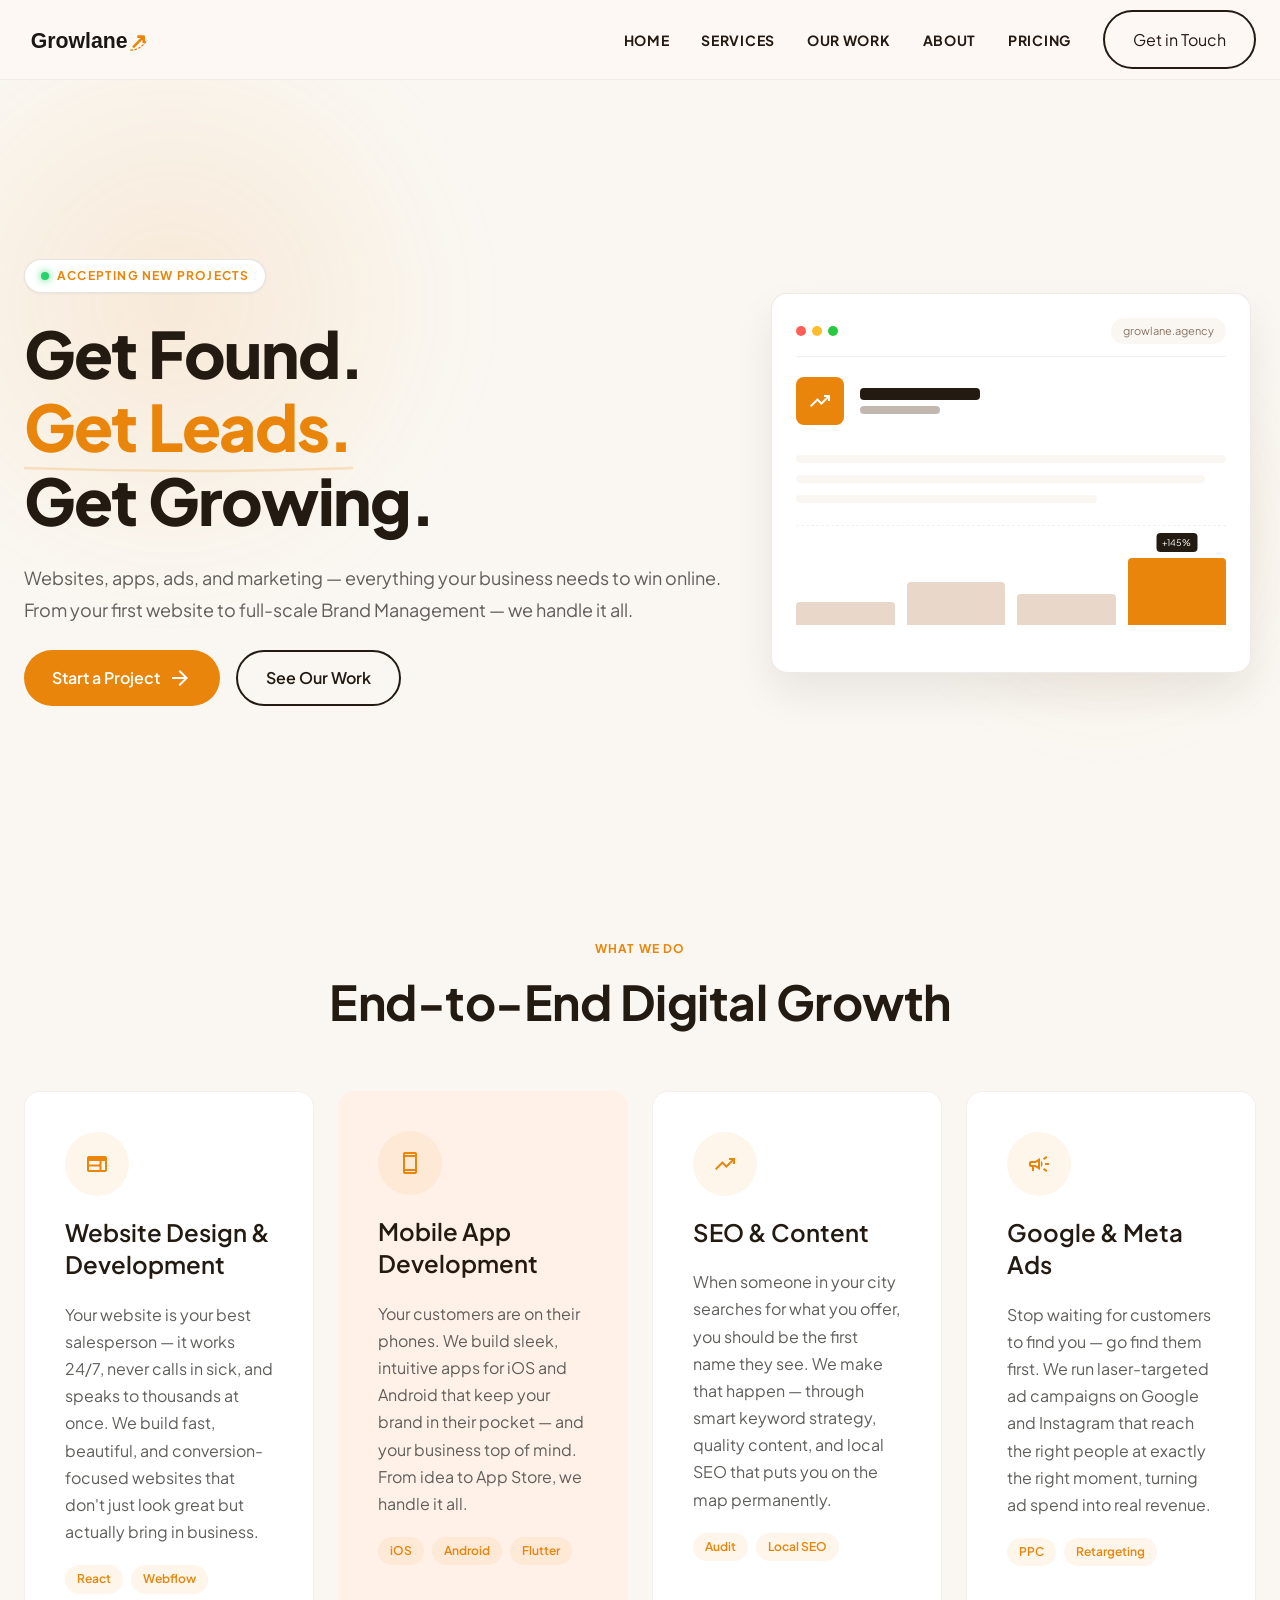
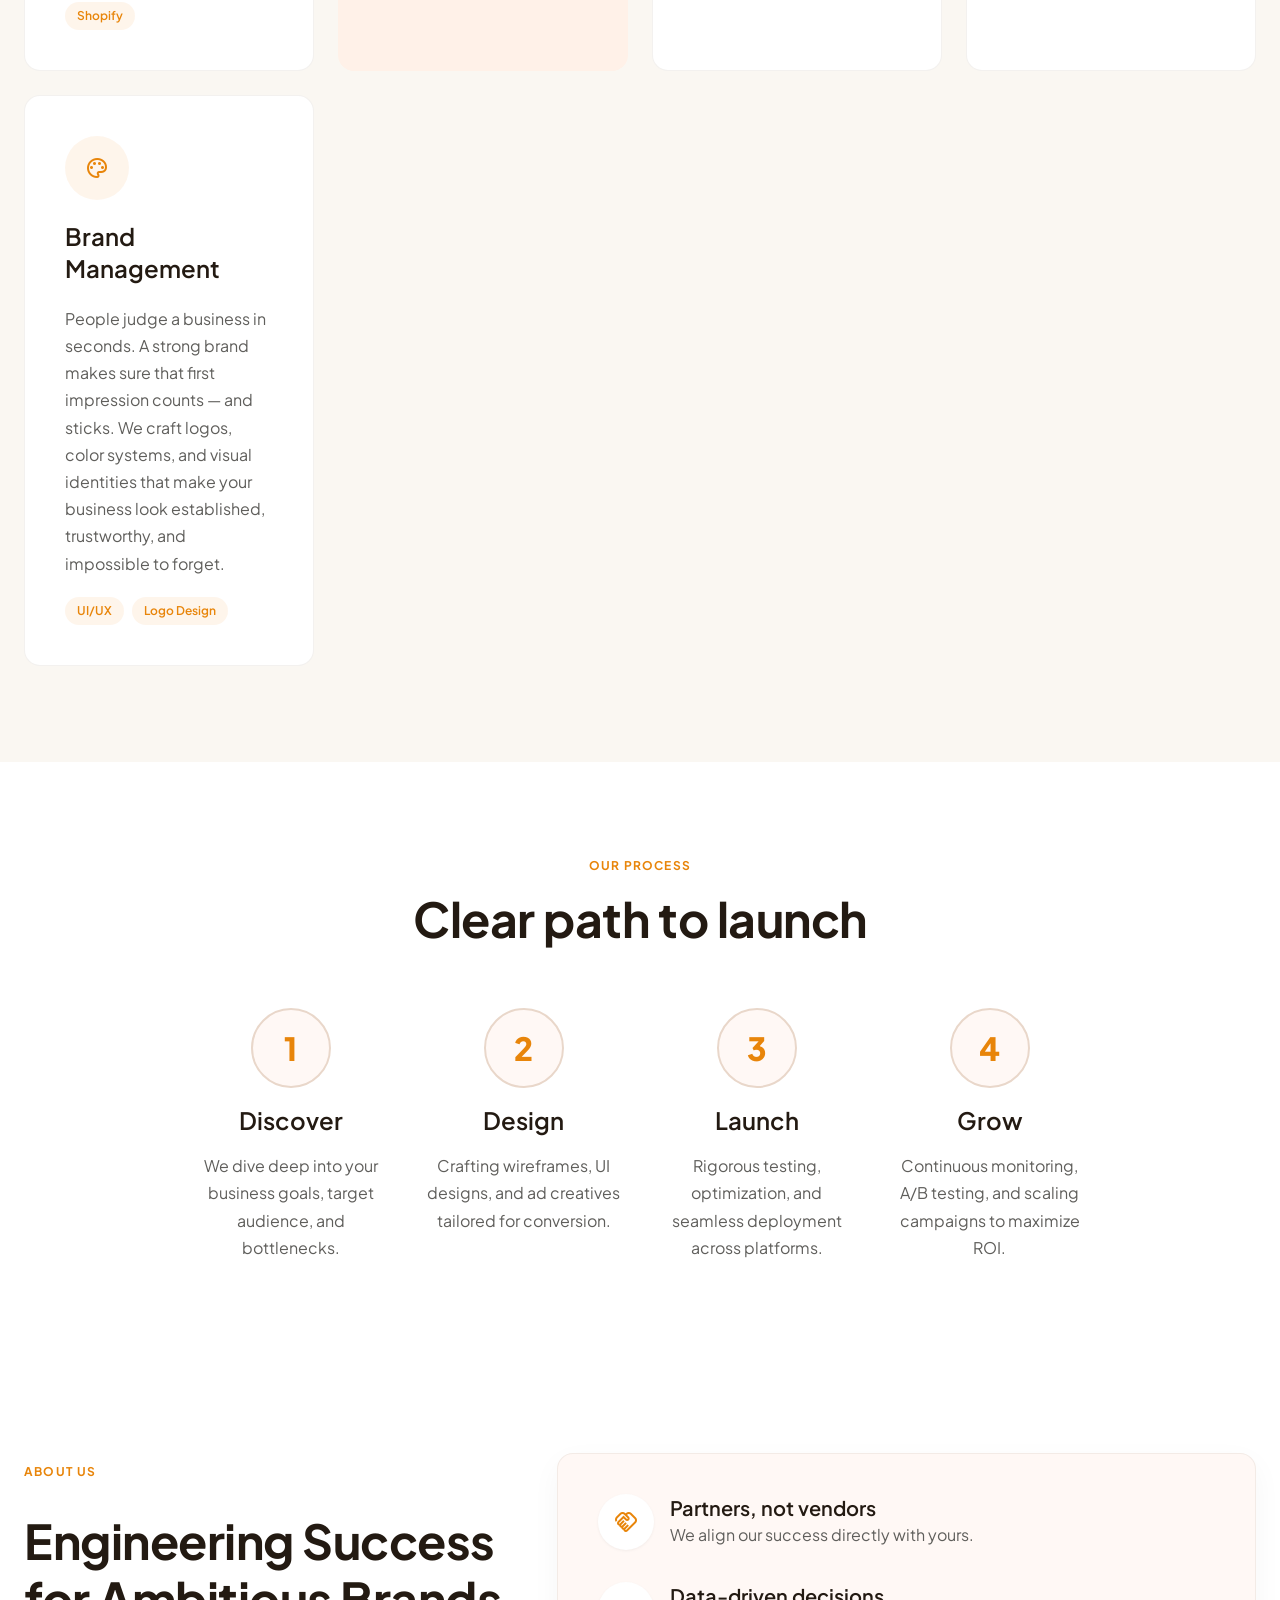
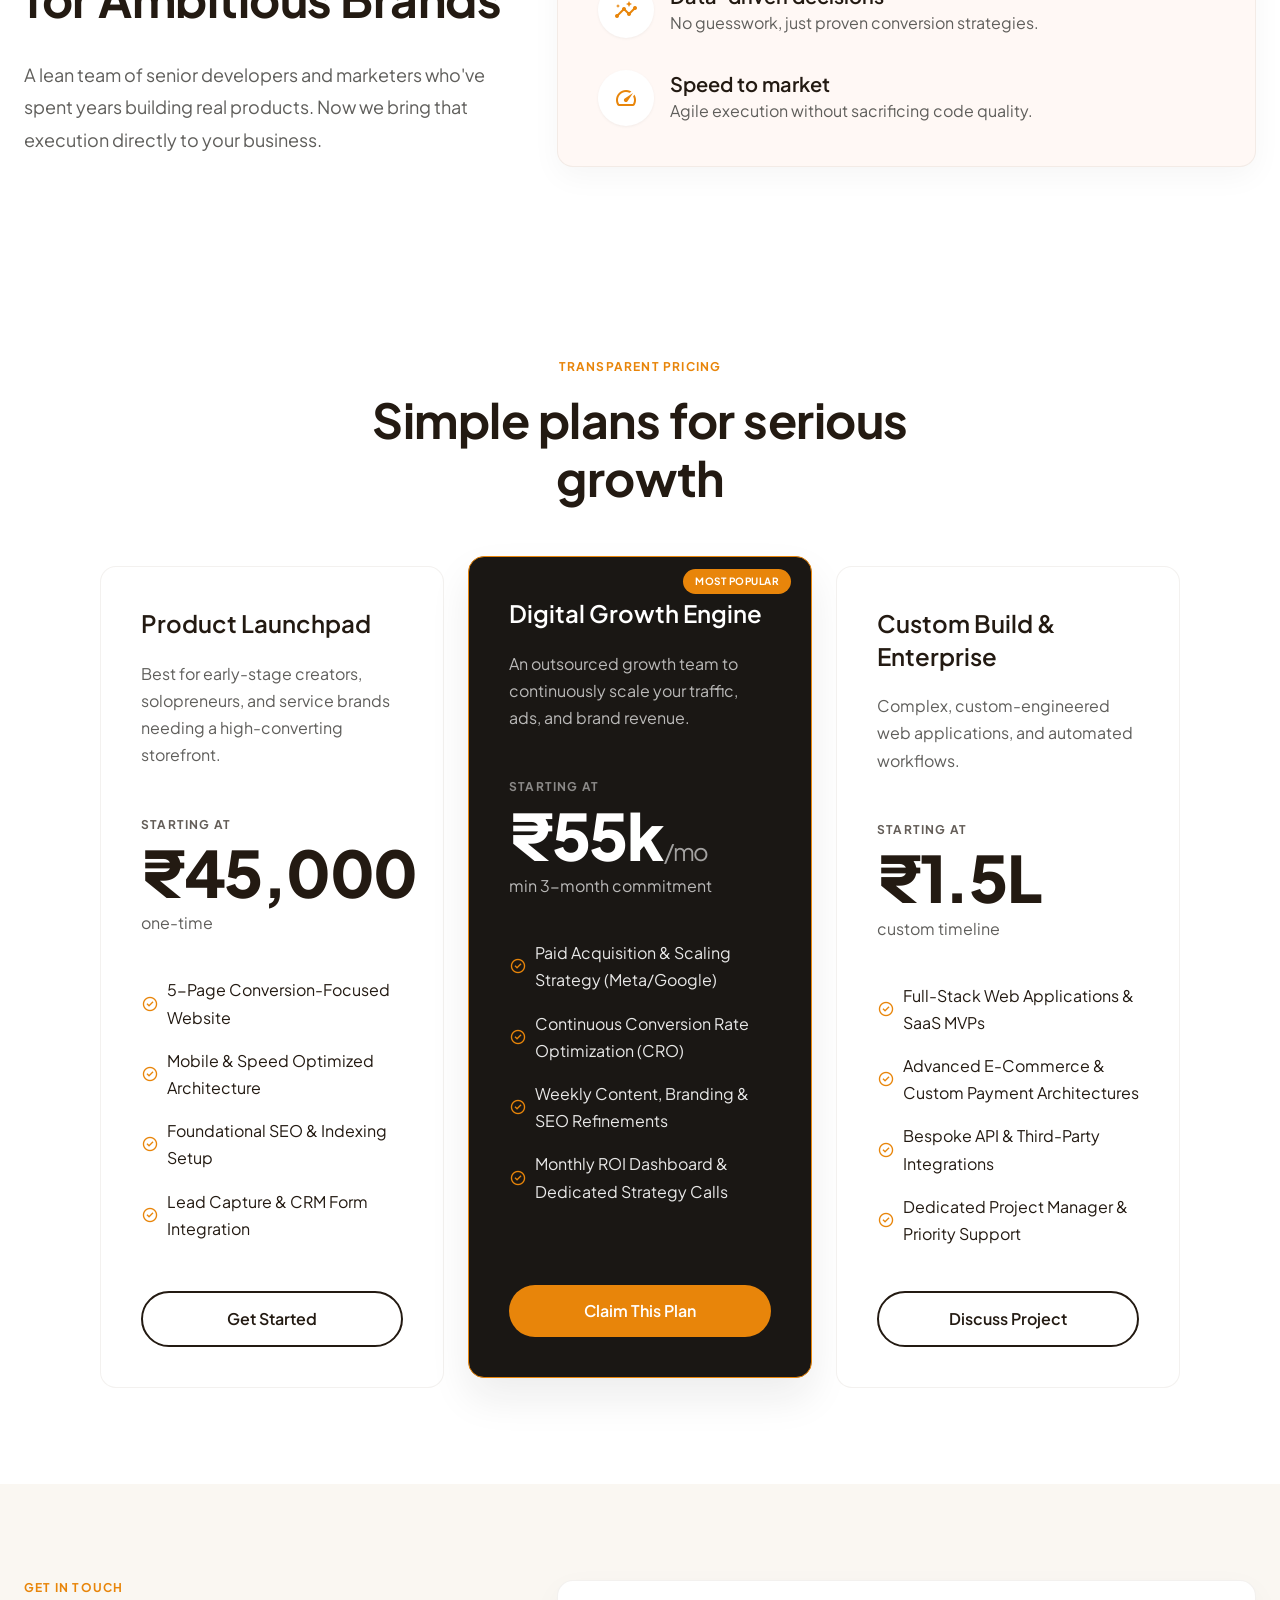
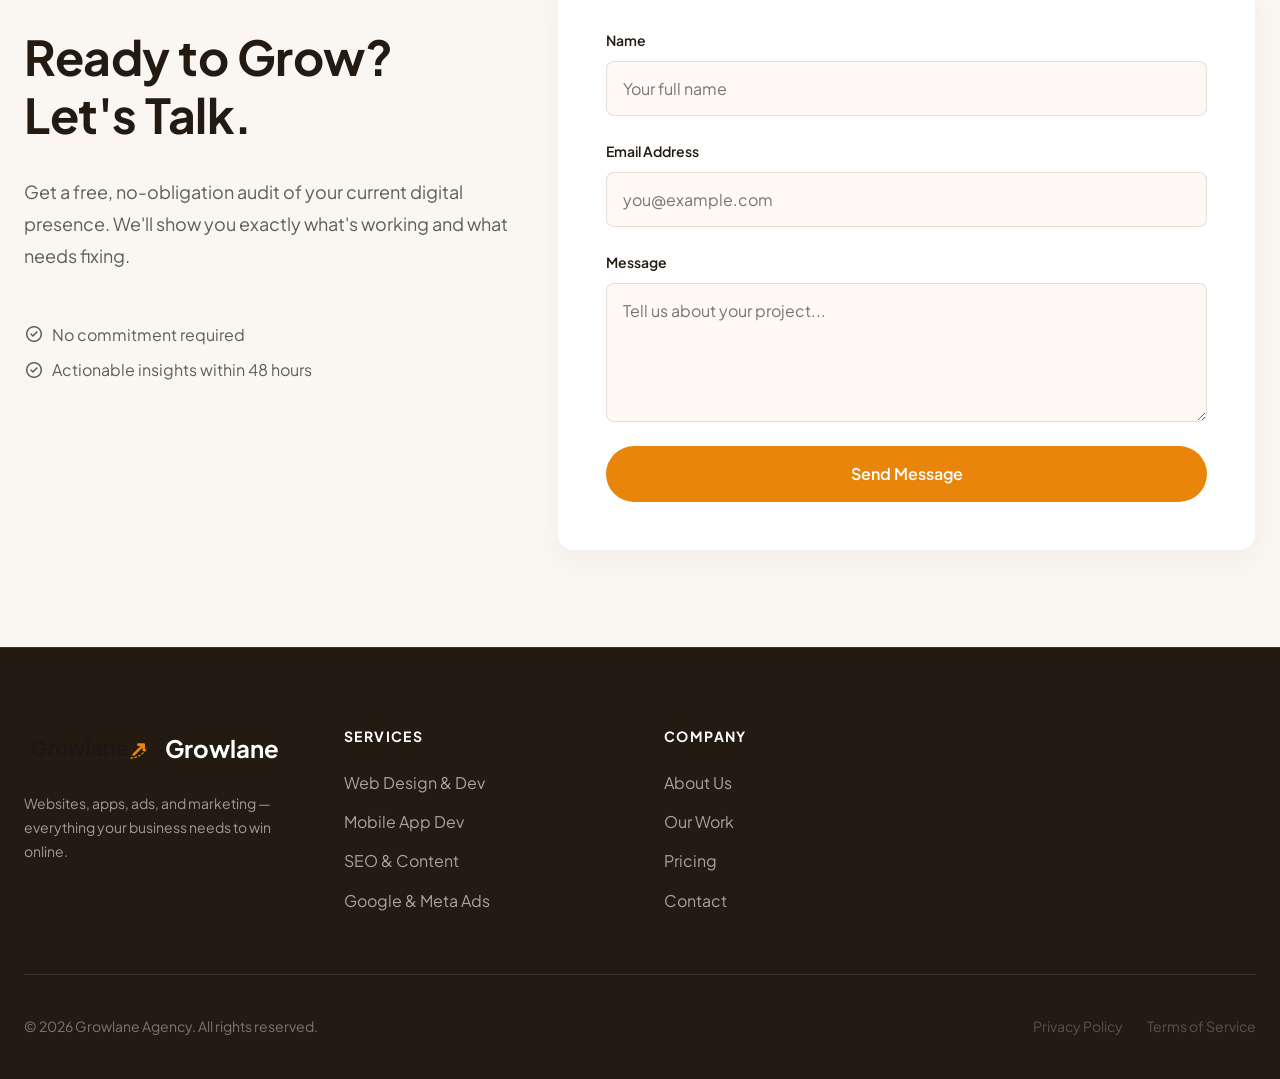
==== index.html @ 499da1e6 "Initial website release" ====
<!DOCTYPE html>
<html lang="en">

<head>
    <meta charset="UTF-8">
    <meta name="viewport" content="width=device-width, initial-scale=1.0">
    <title>Growlane - Web Design, Apps, Ads & Marketing Agency</title>
    <meta name="description"
        content="Websites, apps, ads, and marketing — everything your business needs to win online. Built for growth, designed for trust.">
    <!-- Google Fonts: Plus Jakarta Sans -->
    <link rel="preconnect" href="https://fonts.googleapis.com">
    <link rel="preconnect" href="https://fonts.gstatic.com" crossorigin>
    <link href="https://fonts.googleapis.com/css2?family=Plus+Jakarta+Sans:wght@400;500;600;700;800&display=swap"
        rel="stylesheet">
    <!-- Material Symbols Outlined -->
    <link href="https://fonts.googleapis.com/css2?family=Material+Symbols+Outlined:wght,FILL@100..700,0..1&display=swap"
        rel="stylesheet">
    <!-- Custom Style Sheet -->
    <link rel="stylesheet" href="style.css">
</head>

<body>

    <!-- 1. Header & Navigation -->
    <header class="header">
        <div class="container header-inner">
            <a href="#" class="logo" id="logoLink">
                <img src="assets/logo.svg" alt="Growlane Logo" id="logoImg">
            </a>
            <button class="mobile-menu-btn" aria-label="Toggle Menu">
                <span class="material-symbols-outlined">menu</span>
            </button>
            <ul class="nav-menu" id="navMenu">
                <!-- Populated from database.json -->
            </ul>
        </div>
    </header>

    <!-- 2. Hero Section -->
    <section class="hero overflow-hidden">
        <div class="bg-ambient-blob" style="top: -10%; left: -10%;"></div>
        <div class="container hero-grid">
            <div class="hero-text reveal">
                <div class="hero-badge animate-float" id="heroBadge">
                    <span class="badge-dot animate-pulse"></span>
                    <span class="text-label-caps" id="heroBadgeText"></span>
                </div>
                <h1 class="text-headline-xl text-on-background" id="heroHeadline"></h1>
                <p class="text-body-lg text-on-surface-variant" id="heroSubheadline"></p>
                <div class="flex gap-4 w-full pt-4" id="heroButtons"></div>
            </div>
            <div class="hero-image-wrapper reveal">
                <!-- Ambient Glow behind illustration -->
                <div class="bg-ambient-blob" style="top: 10%; right: -10%; width: 400px; height: 400px;"></div>
                <!-- Clean UI Mockup Illustration -->
                <div style="background-color: var(--color-surface); border-radius: var(--rounded-lg); border: 1px solid rgba(136, 115, 99, 0.15); box-shadow: var(--shadow-level-3); width: 100%; max-width: 480px; height: 380px; padding: 24px; display: flex; flex-direction: column; gap: 20px; position: relative; overflow: hidden;"
                    class="animate-float">
                    <div
                        style="display: flex; justify-content: space-between; align-items: center; border-bottom: 1px solid rgba(136, 115, 99, 0.1); padding-bottom: 12px;">
                        <div style="display: flex; gap: 6px;">
                            <span
                                style="width: 10px; height: 10px; border-radius: 50%; background-color: #ff5f56; display: inline-block;"></span>
                            <span
                                style="width: 10px; height: 10px; border-radius: 50%; background-color: #ffbd2e; display: inline-block;"></span>
                            <span
                                style="width: 10px; height: 10px; border-radius: 50%; background-color: #27c93f; display: inline-block;"></span>
                        </div>
                        <span
                            style="font-size: 11px; color: var(--color-text-light); background: var(--color-bg-secondary); padding: 4px 12px; border-radius: var(--rounded-full);">growlane.agency</span>
                    </div>
                    <div style="display: flex; gap: 16px; align-items: center;">
                        <div
                            style="width: 48px; height: 48px; border-radius: var(--rounded-default); background-color: var(--color-primary-container); display: flex; align-items: center; justify-content: center; color: white;">
                            <span class="material-symbols-outlined">trending_up</span>
                        </div>
                        <div>
                            <div
                                style="height: 12px; width: 120px; background-color: var(--color-text-main); border-radius: 4px; margin-bottom: 6px;">
                            </div>
                            <div
                                style="height: 8px; width: 80px; background-color: var(--color-text-light); border-radius: 4px; opacity: 0.5;">
                            </div>
                        </div>
                    </div>
                    <div style="flex-grow: 1; display: flex; flex-direction: column; gap: 12px; margin-top: 10px;">
                        <div
                            style="height: 8px; width: 100%; background-color: var(--color-bg-secondary); border-radius: 4px;">
                        </div>
                        <div
                            style="height: 8px; width: 95%; background-color: var(--color-bg-secondary); border-radius: 4px;">
                        </div>
                        <div
                            style="height: 8px; width: 70%; background-color: var(--color-bg-secondary); border-radius: 4px;">
                        </div>
                        <div
                            style="display: flex; align-items: flex-end; gap: 12px; height: 100px; padding-top: 20px; margin-top: 10px; border-top: 1px dashed rgba(136, 115, 99, 0.1);">
                            <div
                                style="height: 30%; width: 100%; background-color: var(--color-surface-dim); border-radius: 4px 4px 0 0;">
                            </div>
                            <div
                                style="height: 55%; width: 100%; background-color: var(--color-surface-dim); border-radius: 4px 4px 0 0;">
                            </div>
                            <div
                                style="height: 40%; width: 100%; background-color: var(--color-surface-dim); border-radius: 4px 4px 0 0;">
                            </div>
                            <div
                                style="height: 85%; width: 100%; background-color: var(--color-primary-container); border-radius: 4px 4px 0 0; position: relative;">
                                <div
                                    style="position: absolute; top: -25px; left: 50%; transform: translateX(-50%); background: var(--color-text-main); color: white; font-size: 9px; padding: 2px 6px; border-radius: 4px; white-space: nowrap;">
                                    +145%</div>
                            </div>
                        </div>
                    </div>
                </div>
            </div>
        </div>
    </section>

    <!-- 3. Services Section -->
    <section id="services" class="py-24 relative">
        <div class="container">
            <div class="services-header reveal">
                <span class="text-label-caps text-primary-container">What We Do</span>
                <h2 class="text-headline-lg text-on-background">End-to-End Digital Growth</h2>
            </div>
            <div class="services-grid" id="servicesGrid">
                <!-- Populated from database.json -->
            </div>
        </div>
    </section>

    <!-- 4. Process Section -->
    <section class="py-24 bg-white border-y">
        <div class="container">
            <div class="services-header reveal">
                <span class="text-label-caps text-primary-container">Our Process</span>
                <h2 class="text-headline-lg text-on-background">Clear path to launch</h2>
            </div>
            <div class="relative">
                <div class="faq-list" id="processGrid"
                    style="max-width: 900px; display: grid; grid-template-columns: repeat(auto-fit, minmax(200px, 1fr)); gap: 32px; border: none;">
                    <!-- Populated from database.json -->
                </div>
            </div>
        </div>
    </section>


    <!-- 5. Work / Portfolio Section -->
    <!-- <section id="work" class="py-24" style="background-color: #1a1714; color: #ffffff;">
        <div class="container">
            <div class="reveal" style="margin-bottom: 60px;">
                <span class="text-label-caps text-primary-container">Real Results</span>
                <h2 class="text-headline-lg" style="color: #ffffff; max-width: 600px; margin-top: 8px;">We don't just
                    build, we generate revenue.</h2>
            </div>
            <div class="work-grid" id="workGrid">
                Populated from database.json -->
    <!-- </div>
    </div>
    </section> -->


    <!-- 6. About Section -->
    <section id="about" class="py-24 bg-white">
        <div class="container">
            <div class="contact-grid" style="align-items: center;">
                <div class="contact-info reveal" id="aboutInfo">
                    <!-- Populated from database.json -->
                </div>
                <div class="contact-form-container reveal"
                    style="padding: 40px; background-color: var(--color-bg-primary);" id="aboutValues">
                    <!-- Populated from database.json -->
                </div>
            </div>
        </div>
    </section>

    <!-- 7. Testimonials Section -->
    <section class="py-24 overflow-hidden" style="background-color: var(--color-bg-secondary); display:none">
        <div class="container">
            <div class="services-header reveal" style="margin-bottom: 40px;">
                <span class="text-label-caps text-primary-container">Client Love</span>
                <h2 class="text-headline-lg text-on-background">Don't just take our word for it</h2>
            </div>
        </div>
        <div class="marquee-container">
            <div class="marquee-track" id="testimonialTrack">
                <!-- Populated from database.json -->
            </div>
        </div>
    </section>

    <!-- 8. Pricing Section -->
    <section id="pricing" class="py-24 bg-white">
        <div class="container">
            <div class="services-header reveal">
                <span class="text-label-caps text-primary-container">Transparent Pricing</span>
                <h2 class="text-headline-lg text-on-background">Simple plans for serious growth</h2>
            </div>
            <div class="services-grid" style="align-items: stretch; max-width: 1080px; margin: 0 auto;"
                id="pricingGrid">
                <!-- Populated from database.json -->
            </div>
        </div>
    </section>

    <!-- 9. FAQ Section -->
    <section class="py-24 bg-white border-t" style="display: none;">
        <div class="container">
            <div class="services-header reveal">
                <span class="text-label-caps text-primary-container">FAQ</span>
                <h2 class="text-headline-lg text-on-background">Common Questions</h2>
            </div>
            <div class="faq-list" id="faqList">
                <!-- Populated from database.json -->
            </div>
        </div>
    </section>

    <!-- 10. Contact Section -->
    <section id="contact" class="py-24">
        <div class="container">
            <div class="contact-grid">
                <div class="contact-info reveal" id="contactInfo">
                    <!-- Populated from database.json -->
                </div>
                <div class="contact-form-container reveal">
                    <div id="formAlert" class="form-alert"></div>
                    <form action="https://api.web3forms.com/submit" method="POST" id="contactForm">
                        <input type="hidden" name="access_key" value="3ba5203e-e1a8-4985-bd5a-b67a05d45bf2">
                        <div class="form-group">
                            <label for="name" class="form-label">Name</label>
                            <input type="text" id="name" name="name" class="form-control" placeholder="Your full name" required>
                        </div>
                        <div class="form-group">
                            <label for="email" class="form-label">Email Address</label>
                            <input type="email" id="email" name="email" class="form-control" placeholder="you@example.com" required>
                        </div>
                        <div class="form-group">
                            <label for="message" class="form-label">Message</label>
                            <textarea id="message" name="message" rows="5" class="form-control"
                                placeholder="Tell us about your project..." required></textarea>
                        </div>
                        <button type="submit" class="btn btn-primary text-button w-full" style="padding: 16px;">Send
                            Message</button>
                    </form>
                </div>
            </div>
        </div>
    </section>

    <!-- 11. Footer -->
    <footer class="footer" id="footer">
        <!-- Populated from database.json -->
    </footer>

    <!-- Custom Interaction JS -->
    <script src="main.js"></script>
</body>

</html>
---- style.css ----
/* ==========================================================================
   Growlane Agency Style Guide & CSS Stylesheet
   Design System: Humanized Professionalism
   Aesthetic: Corporate Modern with Tactile Warmth
   ========================================================================== */

/* --------------------------------------------------------------------------
   1. Google Fonts & Reset
   -------------------------------------------------------------------------- */
@import url('https://fonts.googleapis.com/css2?family=Plus+Jakarta+Sans:wght@400;500;600;700;800&display=swap');

*, *::before, *::after {
    box-sizing: border-box;
    margin: 0;
    padding: 0;
}

:root {
    /* Color Tokens */
    --color-bg-primary: #fff8f5;           /* Warm Cream Alabaster */
    --color-bg-secondary: #faf7f2;         /* Soft Cream Canvas */
    --color-surface: #ffffff;              /* Crisp White Card Base */
    --color-surface-dim: #e9d7ca;          /* Shaded warm cream */
    --color-surface-container-low: #fff1e8;
    --color-surface-container: #fdeade;
    --color-surface-container-high: #f7e5d8;
    --color-surface-container-highest: #f1dfd3;
    
    --color-text-main: #231a12;            /* Deep Charcoal / Warm Black */
    --color-text-muted: #5f5e5b;          /* Muted Secondary Gray */
    --color-text-light: #887363;           /* Warm Brown Outline/Secondary Text */
    
    --color-primary: #8e4e00;              /* Deep Saffron Accent */
    --color-primary-container: #e8850a;    /* Saffron Growth Indicator (Vibrant) */
    
    --color-success: #4a7c59;              /* Sage Sage Green validation */
    --color-success-bg: #e2f0d9;
    --color-error: #ba1a1a;                /* Red Error states */
    --color-error-bg: #ffdad6;
    
    /* Layout Tokens */
    --container-max-width: 1280px;
    --spacing-gutter: 24px;
    --base-unit: 8px;
    
    /* Animation Easing */
    --transition-smooth: all 0.3s cubic-bezier(0.4, 0, 0.2, 1);
    --transition-snappy: all 0.2s cubic-bezier(0.25, 0.46, 0.45, 0.94);
    
    /* Border Radii */
    --rounded-sm: 0.25rem;       /* 4px */
    --rounded-default: 0.5rem;   /* 8px */
    --rounded-md: 0.75rem;       /* 12px */
    --rounded-lg: 1rem;          /* 16px */
    --rounded-xl: 1.5rem;        /* 24px */
    --rounded-full: 9999px;
    
    /* Box Shadows */
    --shadow-level-1: 0px 1px 3px rgba(26, 23, 20, 0.05);
    --shadow-level-2: 0px 10px 30px rgba(26, 23, 20, 0.04);
    --shadow-level-3: 0px 20px 40px rgba(26, 23, 20, 0.08);
    --shadow-nav: 0 10px 15px -3px rgba(26, 23, 20, 0.03);
}

html {
    scroll-behavior: smooth;
    font-family: 'Plus Jakarta Sans', sans-serif;
    color: var(--color-text-main);
    background-color: var(--color-bg-secondary);
}

body {
    overflow-x: hidden;
    position: relative;
    line-height: 1.7;
    font-size: 16px;
}

/* --------------------------------------------------------------------------
   2. Typography System
   -------------------------------------------------------------------------- */
h1, h2, h3, h4, h5, h6 {
    font-weight: 700;
    line-height: 1.25;
}

.text-headline-xl {
    font-size: clamp(2.5rem, 5vw, 4rem); /* 40px to 64px */
    font-weight: 800;
    line-height: 1.15;
    letter-spacing: -0.02em;
}

.text-headline-lg {
    font-size: clamp(2rem, 4vw, 3rem); /* 32px to 48px */
    font-weight: 700;
    line-height: 1.2;
    letter-spacing: -0.01em;
}

.text-headline-md {
    font-size: clamp(1.5rem, 3vw, 2rem); /* 24px to 32px */
    font-weight: 700;
    line-height: 1.25;
}

.text-headline-sm {
    font-size: 1.5rem; /* 24px */
    font-weight: 600;
    line-height: 1.35;
}

.text-body-lg {
    font-size: 1.125rem; /* 18px */
    line-height: 1.8;
    color: var(--color-text-muted);
}

.text-body-md {
    font-size: 1rem; /* 16px */
    line-height: 1.7;
    color: var(--color-text-muted);
}

.text-label-caps {
    font-size: 0.75rem; /* 12px */
    font-weight: 700;
    line-height: 1.35;
    letter-spacing: 0.1em;
    text-transform: uppercase;
}

.text-button {
    font-size: 1rem; /* 16px */
    font-weight: 600;
    line-height: 1.5;
}

/* --------------------------------------------------------------------------
   3. Layout & Structure Utilities
   -------------------------------------------------------------------------- */
.container {
    width: 100%;
    max-width: var(--container-max-width);
    margin: 0 auto;
    padding: 0 var(--spacing-gutter);
}

.grid {
    display: grid;
    gap: var(--spacing-gutter);
}

.grid-12 {
    grid-template-columns: repeat(12, 1fr);
}

@media (max-width: 1024px) {
    .grid-12 {
        grid-template-columns: repeat(8, 1fr);
    }
}

@media (max-width: 640px) {
    .grid-12 {
        grid-template-columns: repeat(4, 1fr);
    }
}

.section-padding {
    padding: var(--base-unit) * 10 0; /* 80px */
}

.py-24 {
    padding-top: 6rem;
    padding-bottom: 6rem;
}

.pt-24 {
    padding-top: 6rem;
}

.pb-32 {
    padding-bottom: 8rem;
}

/* Helpers */
.w-full { width: 100%; }
.relative { position: relative; }
.overflow-hidden { overflow: hidden; }
.flex { display: flex; }
.inline-flex { display: inline-flex; }
.flex-col { flex-direction: column; }
.items-center { align-items: center; }
.justify-center { justify-content: center; }
.justify-between { justify-content: space-between; }
.gap-2 { gap: 0.5rem; }
.gap-4 { gap: 1rem; }
.space-y-4 > * + * { margin-top: 1rem; }
.space-y-8 > * + * { margin-top: 2rem; }
.mx-auto { margin-left: auto; margin-right: auto; }

/* Colors */
.text-primary { color: var(--color-primary); }
.text-primary-container { color: var(--color-primary-container); }
.text-on-background { color: var(--color-text-main); }
.text-on-surface-variant { color: var(--color-text-muted); }
.bg-white { background-color: #ffffff; }
.bg-surface-container-low { background-color: var(--color-surface-container-low); }

/* Decorative glow blobs */
.bg-ambient-blob {
    position: absolute;
    width: 600px;
    height: 600px;
    border-radius: 50%;
    background: radial-gradient(circle, rgba(232, 133, 10, 0.12) 0%, rgba(232, 133, 10, 0) 70%);
    filter: blur(40px);
    z-index: 0;
    pointer-events: none;
}

/* --------------------------------------------------------------------------
   4. Buttons & Interactive States
   -------------------------------------------------------------------------- */
.btn {
    display: inline-flex;
    align-items: center;
    justify-content: center;
    gap: 8px;
    padding: 14px 28px;
    border-radius: var(--rounded-full);
    text-decoration: none;
    font-family: inherit;
    cursor: pointer;
    transition: var(--transition-smooth);
}

.btn-primary {
    background-color: var(--color-primary-container);
    color: #ffffff;
    border: none;
}

.btn-primary:hover {
    transform: translateY(-2px);
    box-shadow: var(--shadow-level-3);
    background-color: #d17500;
}

.btn-secondary {
    background-color: transparent;
    color: var(--color-text-main);
    border: 2px solid var(--color-text-main);
}

.btn-secondary:hover {
    background-color: var(--color-text-main);
    color: #ffffff;
    transform: translateY(-2px);
}

.btn-tertiary {
    background-color: transparent;
    color: var(--color-text-main);
    padding: 8px 0;
    font-size: 12px;
    font-weight: 700;
    letter-spacing: 0.1em;
    text-transform: uppercase;
    position: relative;
}

.btn-tertiary span {
    transition: transform 0.2s ease;
}

.btn-tertiary:hover span {
    transform: translateX(4px);
}

/* --------------------------------------------------------------------------
   5. Header & Navigation (Glassmorphism)
   -------------------------------------------------------------------------- */
.header {
    position: sticky;
    top: 0;
    width: 100%;
    height: 80px;
    z-index: 100;
    background-color: rgba(255, 248, 245, 0.8);
    backdrop-filter: blur(12px);
    -webkit-backdrop-filter: blur(12px);
    border-bottom: 1px solid rgba(136, 115, 99, 0.1);
    transition: var(--transition-smooth);
}

.header-inner {
    display: flex;
    justify-content: space-between;
    align-items: center;
    height: 100%;
}

.logo {
    display: flex;
    align-items: center;
    gap: 8px;
    font-size: 1.5rem;
    font-weight: 700;
    color: var(--color-primary);
    text-decoration: none;
}

.logo img {
    height: 40px;
    width: auto;
    transition: transform 0.3s ease;
}

.logo:hover img {
    transform: scale(1.05);
}

.nav-menu {
    display: flex;
    align-items: center;
    gap: 32px;
    list-style: none;
}

.nav-link {
    font-size: 14px;
    font-weight: 700;
    letter-spacing: 0.05em;
    text-transform: uppercase;
    color: var(--color-text-main);
    text-decoration: none;
    transition: var(--transition-snappy);
    position: relative;
    padding: 8px 0;
}

.nav-link::after {
    content: '';
    position: absolute;
    bottom: 0;
    left: 0;
    width: 0;
    height: 2px;
    background-color: var(--color-primary-container);
    transition: var(--transition-snappy);
}

.nav-link:hover {
    color: var(--color-primary-container);
}

.nav-link:hover::after {
    width: 100%;
}

.mobile-menu-btn {
    display: none;
    background: none;
    border: none;
    font-size: 24px;
    cursor: pointer;
    color: var(--color-text-main);
}

@media (max-width: 768px) {
    .nav-menu {
        position: fixed;
        top: 80px;
        left: -100%;
        width: 100%;
        height: calc(100vh - 80px);
        background-color: var(--color-bg-primary);
        flex-direction: column;
        justify-content: center;
        gap: 40px;
        transition: 0.4s cubic-bezier(0.77, 0, 0.175, 1);
        box-shadow: var(--shadow-level-3);
    }
    
    .nav-menu.active {
        left: 0;
    }
    
    .mobile-menu-btn {
        display: block;
    }
    
    .header-inner .btn-header {
        display: none; /* Hide header CTA on mobile, present in nav menu if needed */
    }
}

/* --------------------------------------------------------------------------
   6. Hero Section
   -------------------------------------------------------------------------- */
.hero {
    min-height: 85vh;
    display: flex;
    align-items: center;
    position: relative;
    padding: 100px 0 60px;
}

.hero-grid {
    display: grid;
    grid-template-columns: repeat(12, 1fr);
    align-items: center;
    gap: 40px;
    width: 100%;
}

.hero-text {
    grid-column: span 7;
    display: flex;
    flex-direction: column;
    align-items: flex-start;
    gap: 24px;
    z-index: 10;
}

.hero-image-wrapper {
    grid-column: span 5;
    position: relative;
    z-index: 5;
    display: flex;
    justify-content: center;
}

.hero-badge {
    display: inline-flex;
    align-items: center;
    gap: 8px;
    background-color: #ffffff;
    padding: 8px 16px;
    border-radius: var(--rounded-full);
    border: 1px solid rgba(136, 115, 99, 0.2);
    box-shadow: var(--shadow-level-1);
    color: var(--color-primary-container);
}

.badge-dot {
    width: 8px;
    height: 8px;
    background-color: #25d366;
    border-radius: 50%;
    box-shadow: 0 0 8px #25d366;
}



/* --------------------------------------------------------------------------
   7. Services Grid
   -------------------------------------------------------------------------- */
.services-header {
    text-align: center;
    max-width: 640px;
    margin: 0 auto 60px;
    display: flex;
    flex-direction: column;
    gap: 16px;
}

.services-grid {
    display: grid;
    grid-template-columns: repeat(auto-fit, minmax(280px, 1fr));
    gap: var(--spacing-gutter);
}

.service-card {
    background-color: var(--color-surface);
    border-radius: var(--rounded-lg);
    border: 1px solid rgba(136, 115, 99, 0.1);
    padding: 40px;
    display: flex;
    flex-direction: column;
    gap: 20px;
    transition: var(--transition-smooth);
    position: relative;
    overflow: hidden;
}

.service-card:hover {
    transform: translateY(-8px);
    box-shadow: var(--shadow-level-3);
    border-color: rgba(232, 133, 10, 0.3);
}

.service-icon {
    font-size: 32px;
    color: var(--color-primary-container);
    background-color: rgba(232, 133, 10, 0.08);
    width: 64px;
    height: 64px;
    border-radius: 50%;
    display: flex;
    align-items: center;
    justify-content: center;
}

/* --------------------------------------------------------------------------
   8. Stats Section
   -------------------------------------------------------------------------- */
.stats-bar {
    display: grid;
    grid-template-columns: repeat(4, 1fr);
    gap: 32px;
    text-align: center;
}

.stat-item {
    display: flex;
    flex-direction: column;
    gap: 8px;
}

.stat-number {
    font-size: 3rem;
    font-weight: 800;
    color: var(--color-primary-container);
}

@media (max-width: 768px) {
    .stats-bar {
        grid-template-columns: repeat(2, 1fr);
    }
}

/* --------------------------------------------------------------------------
   9. Portfolio / Work Section
   -------------------------------------------------------------------------- */
.work-grid {
    display: grid;
    grid-template-columns: repeat(2, 1fr);
    gap: 32px;
    margin-top: 48px;
}

.work-card {
    background-color: var(--color-surface);
    border-radius: var(--rounded-lg);
    border: 1px solid rgba(136, 115, 99, 0.1);
    overflow: hidden;
    transition: var(--transition-smooth);
}

.work-card:hover {
    transform: translateY(-6px);
    box-shadow: var(--shadow-level-3);
}

.work-image {
    width: 100%;
    height: 320px;
    background-color: var(--color-surface-dim);
    position: relative;
    overflow: hidden;
}

.work-image img {
    width: 100%;
    height: 100%;
    object-fit: cover;
    transition: transform 0.5s ease;
}

.work-card:hover .work-image img {
    transform: scale(1.05);
}

.work-info {
    padding: 32px;
    display: flex;
    flex-direction: column;
    gap: 12px;
}

.work-tags {
    display: flex;
    gap: 8px;
    flex-wrap: wrap;
}

.tag {
    background-color: rgba(232, 133, 10, 0.08);
    color: var(--color-primary-container);
    padding: 4px 12px;
    border-radius: var(--rounded-full);
    font-size: 12px;
    font-weight: 600;
}



/* --------------------------------------------------------------------------
   10. Marquee / Testimonials
   -------------------------------------------------------------------------- */
.marquee-container {
    width: 100vw;
    margin-left: calc(-50vw + 50%);
    position: relative;
    overflow: hidden;
    padding: 40px 0;
}

.marquee-track {
    display: flex;
    gap: 32px;
    width: max-content;
    animation: scroll-marquee 25s linear infinite;
}

.marquee-card {
    background-color: var(--color-surface);
    padding: 32px;
    border-radius: var(--rounded-lg);
    border: 1px solid rgba(136, 115, 99, 0.1);
    width: 380px;
    box-shadow: var(--shadow-level-1);
    flex-shrink: 0;
    display: flex;
    flex-direction: column;
    gap: 16px;
}

.testimonial-rating {
    color: var(--color-primary-container);
    display: flex;
    gap: 4px;
}

.testimonial-author {
    display: flex;
    align-items: center;
    gap: 12px;
}

.author-avatar {
    width: 48px;
    height: 48px;
    border-radius: 50%;
    background-color: var(--color-surface-container-high);
    display: flex;
    align-items: center;
    justify-content: center;
    font-weight: 700;
    color: var(--color-primary-container);
}

@keyframes scroll-marquee {
    0% { transform: translateX(0); }
    100% { transform: translateX(-50%); }
}

.marquee-container:hover .marquee-track {
    animation-play-state: paused;
}

/* --------------------------------------------------------------------------
   11. FAQ Accordion
   -------------------------------------------------------------------------- */
.faq-list {
    max-width: 800px;
    margin: 48px auto 0;
    display: flex;
    flex-direction: column;
    gap: 16px;
}

.faq-item {
    background-color: var(--color-surface);
    border-radius: var(--rounded-lg);
    border: 1px solid rgba(136, 115, 99, 0.1);
    overflow: hidden;
    transition: var(--transition-smooth);
}

.faq-trigger {
    width: 100%;
    padding: 24px;
    background: none;
    border: none;
    display: flex;
    justify-content: space-between;
    align-items: center;
    text-align: left;
    font-family: inherit;
    font-size: 18px;
    font-weight: 600;
    color: var(--color-text-main);
    cursor: pointer;
}

.faq-icon {
    font-size: 24px;
    transition: transform 0.3s ease;
    color: var(--color-text-light);
}

.faq-content {
    max-height: 0;
    overflow: hidden;
    transition: max-height 0.3s cubic-bezier(0.4, 0, 0.2, 1);
}

.faq-content-inner {
    padding: 0 24px 24px;
    color: var(--color-text-muted);
}

.faq-item.active {
    border-color: rgba(232, 133, 10, 0.3);
}

.faq-item.active .faq-icon {
    transform: rotate(45deg);
    color: var(--color-primary-container);
}

/* --------------------------------------------------------------------------
   12. Contact Form & Footer
   -------------------------------------------------------------------------- */
.contact-grid {
    display: grid;
    grid-template-columns: repeat(12, 1fr);
    gap: 48px;
}

.contact-info {
    grid-column: span 5;
    display: flex;
    flex-direction: column;
    gap: 32px;
}

.contact-form-container {
    grid-column: span 7;
    background-color: var(--color-surface);
    padding: 48px;
    border-radius: var(--rounded-lg);
    border: 1px solid rgba(136, 115, 99, 0.1);
    box-shadow: var(--shadow-level-2);
}

.form-group {
    margin-bottom: 24px;
    display: flex;
    flex-direction: column;
    gap: 8px;
}

.form-label {
    font-weight: 600;
    font-size: 14px;
}

.form-control {
    width: 100%;
    padding: 16px;
    border-radius: var(--rounded-default);
    border: 1px solid rgba(136, 115, 99, 0.2);
    font-family: inherit;
    font-size: 16px;
    background-color: var(--color-bg-primary);
    transition: var(--transition-snappy);
}

.form-control:focus {
    outline: none;
    border-color: var(--color-primary-container);
    box-shadow: 0 0 0 2px rgba(232, 133, 10, 0.1);
}

.form-alert {
    display: none;
    padding: 16px;
    border-radius: var(--rounded-default);
    margin-bottom: 24px;
    font-weight: 600;
}

.form-alert.success {
    display: block;
    background-color: var(--color-success-bg);
    color: var(--color-success);
}

.form-alert.error {
    display: block;
    background-color: var(--color-error-bg);
    color: var(--color-error);
}



.footer {
    background-color: var(--color-text-main);
    color: rgba(255, 255, 255, 0.8);
    padding: 80px 0 40px;
    border-top: 1px solid rgba(255, 255, 255, 0.1);
}

.footer-grid {
    display: grid;
    grid-template-columns: repeat(4, 1fr);
    gap: 48px;
    margin-bottom: 60px;
}

.footer-col {
    display: flex;
    flex-direction: column;
    gap: 24px;
}

.footer-logo {
    color: #ffffff;
    font-size: 1.5rem;
    font-weight: 700;
}

.footer-col h4 {
    color: #ffffff;
    font-size: 14px;
    font-weight: 700;
    letter-spacing: 0.1em;
    text-transform: uppercase;
}

.footer-links {
    list-style: none;
    display: flex;
    flex-direction: column;
    gap: 12px;
}

.footer-links a {
    color: rgba(255, 255, 255, 0.6);
    text-decoration: none;
    transition: var(--transition-snappy);
}

.footer-links a:hover {
    color: var(--color-primary-container);
}

.footer-bottom {
    display: flex;
    justify-content: space-between;
    align-items: center;
    padding-top: 40px;
    border-top: 1px solid rgba(255, 255, 255, 0.1);
    font-size: 14px;
    color: rgba(255, 255, 255, 0.4);
}



/* --------------------------------------------------------------------------
   13. Global Micro-Animations
   -------------------------------------------------------------------------- */
.animate-float {
    animation: float-anim 6s ease-in-out infinite;
}

.animate-pulse {
    animation: pulse-anim 2s infinite;
}

@keyframes float-anim {
    0%, 100% { transform: translateY(0); }
    50% { transform: translateY(-10px); }
}

@keyframes pulse-anim {
    0% { transform: scale(0.9); opacity: 0.5; }
    50% { transform: scale(1.1); opacity: 1; }
    100% { transform: scale(0.9); opacity: 0.5; }
}

/* Scroll reveal initial states */
.reveal {
    opacity: 0;
    transform: translateY(30px);
    transition: opacity 0.8s cubic-bezier(0.4, 0, 0.2, 1), transform 0.8s cubic-bezier(0.4, 0, 0.2, 1);
}

.reveal.active {
    opacity: 1;
    transform: translateY(0);
}

/* ==========================================================================
   14. RESPONSIVE — Tablet (≤ 1024px)
   ========================================================================== */
@media (max-width: 1024px) {

    /* --- Layout --- */
    .py-24 {
        padding-top: 4rem;
        padding-bottom: 4rem;
    }

    .container {
        padding: 0 20px;
    }

    /* --- Hero --- */
    .hero {
        min-height: auto;
        padding: 80px 0 40px;
    }

    .hero-grid {
        grid-template-columns: 1fr;
        gap: 32px;
    }

    .hero-text {
        grid-column: span 1;
        align-items: center;
        text-align: center;
    }

    .hero-image-wrapper {
        grid-column: span 1;
        margin-top: 20px;
    }

    .hero-image-wrapper > div {
        max-width: 400px;
    }

    /* --- Services --- */
    .services-header {
        margin-bottom: 40px;
    }

    .services-grid {
        grid-template-columns: repeat(2, 1fr);
        gap: 20px;
    }

    .service-card {
        padding: 28px;
    }

    /* --- Work --- */
    .work-grid {
        grid-template-columns: 1fr;
        gap: 24px;
        margin-top: 32px;
    }

    /* Force wide work cards to single column */
    .work-card[style*="grid-column: span 2"] {
        grid-column: span 1 !important;
    }

    /* --- Contact --- */
    .contact-grid {
        grid-template-columns: 1fr;
        gap: 32px;
    }

    .contact-info {
        grid-column: span 1;
    }

    .contact-form-container {
        grid-column: span 1;
        padding: 32px;
    }

    /* --- Footer --- */
    .footer {
        padding: 60px 0 32px;
    }

    .footer-grid {
        grid-template-columns: repeat(2, 1fr);
        gap: 32px;
        margin-bottom: 40px;
    }

    /* --- Marquee / Testimonials --- */
    .marquee-card {
        width: 320px;
        padding: 24px;
    }
}

/* ==========================================================================
   15. RESPONSIVE — Small Tablet / Large Phone (≤ 768px)
   ========================================================================== */
@media (max-width: 768px) {

    /* --- Typography tighten --- */
    .text-headline-sm {
        font-size: 1.25rem;
    }

    .text-body-lg {
        font-size: 1rem;
    }

    /* --- Section spacing --- */
    .py-24 {
        padding-top: 3rem;
        padding-bottom: 3rem;
    }

    /* --- Hero --- */
    .hero {
        padding: 70px 0 32px;
    }

    .hero-badge {
        padding: 6px 12px;
        font-size: 0.7rem;
    }

    .hero-image-wrapper > div {
        max-width: 340px;
        height: 300px;
        padding: 16px;
    }

    /* Hide the mini chart bars on small screens for cleanliness */
    .hero-image-wrapper > div > div:last-child > div:last-child {
        height: 80px;
    }

    /* --- Services --- */
    .services-grid {
        grid-template-columns: 1fr;
    }

    .service-card {
        padding: 24px;
    }

    .service-card:hover {
        transform: none; /* Disable lift on touch devices */
    }

    /* --- Process --- */
    #processGrid {
        grid-template-columns: repeat(2, 1fr) !important;
        gap: 24px !important;
    }

    /* --- Work --- */
    .work-image {
        height: 220px;
    }

    .work-info {
        padding: 20px;
    }

    .work-card:hover {
        transform: none;
    }

    /* --- About --- */
    .contact-grid {
        gap: 24px;
    }

    /* --- Pricing --- */
    .services-grid[style*="max-width: 1080px"] {
        max-width: 100% !important;
    }

    /* --- FAQ --- */
    .faq-list {
        margin-top: 32px;
    }

    .faq-trigger {
        padding: 18px;
        font-size: 16px;
    }

    .faq-content-inner {
        padding: 0 18px 18px;
    }

    /* --- Contact Form --- */
    .contact-form-container {
        padding: 24px !important;
    }

    .form-control {
        padding: 12px;
    }

    /* --- Footer --- */
    .footer-grid {
        grid-template-columns: 1fr 1fr;
        gap: 24px;
    }

    .footer-bottom {
        flex-direction: column;
        gap: 16px;
        text-align: center;
    }

    /* --- Buttons --- */
    .btn {
        padding: 12px 22px;
        font-size: 14px;
    }

    /* --- Marquee --- */
    .marquee-card {
        width: 280px;
        padding: 20px;
    }

    .marquee-container {
        padding: 24px 0;
    }
}

/* ==========================================================================
   16. RESPONSIVE — Mobile (≤ 480px)
   ========================================================================== */
@media (max-width: 480px) {

    /* --- Typography --- */
    .text-headline-xl {
        font-size: 2rem;
    }

    .text-headline-lg {
        font-size: 1.6rem;
    }

    .text-headline-sm {
        font-size: 1.1rem;
    }

    .text-body-md {
        font-size: 0.9rem;
    }

    /* --- Container --- */
    .container {
        padding: 0 16px;
    }

    /* --- Section spacing --- */
    .py-24 {
        padding-top: 2.5rem;
        padding-bottom: 2.5rem;
    }

    /* --- Header --- */
    .header {
        height: 64px;
    }

    .logo {
        font-size: 1.2rem;
    }

    .logo img {
        height: 32px;
    }

    .nav-menu {
        top: 64px;
        height: calc(100vh - 64px);
        gap: 28px;
    }

    .nav-link {
        font-size: 16px;
    }

    /* --- Hero --- */
    .hero {
        padding: 48px 0 24px;
    }

    .hero-image-wrapper > div {
        max-width: 100%;
        height: 260px;
        padding: 14px;
    }

    .flex.gap-4 {
        flex-direction: column;
        gap: 12px;
        width: 100%;
    }

    .flex.gap-4 .btn {
        width: 100%;
        justify-content: center;
    }

    /* --- Services --- */
    .services-header {
        margin-bottom: 28px;
        gap: 10px;
    }

    .service-icon {
        width: 52px;
        height: 52px;
        font-size: 24px;
    }

    .service-card {
        padding: 20px;
        gap: 14px;
    }

    .tag {
        padding: 3px 10px;
        font-size: 11px;
    }

    /* --- Process --- */
    #processGrid {
        grid-template-columns: 1fr 1fr !important;
        gap: 16px !important;
    }

    #processGrid > div > div:first-child {
        width: 56px !important;
        height: 56px !important;
        font-size: 1.4rem !important;
    }

    /* --- Work --- */
    .work-image {
        height: 180px;
    }

    .work-info {
        padding: 16px;
        gap: 8px;
    }

    /* --- About Values --- */
    .contact-form-container .flex.gap-4 {
        flex-direction: row;
    }

    /* --- Testimonials --- */
    .marquee-card {
        width: 260px;
        padding: 16px;
    }

    .author-avatar {
        width: 40px;
        height: 40px;
        font-size: 13px;
    }

    /* --- Pricing --- */
    .service-card[style*="transform: translateY(-10px)"] {
        transform: none !important;
    }

    /* --- FAQ --- */
    .faq-trigger {
        padding: 14px;
        font-size: 14px;
        gap: 12px;
    }

    .faq-icon {
        font-size: 20px;
    }

    .faq-content-inner {
        padding: 0 14px 14px;
    }

    /* --- Contact --- */
    .form-group {
        margin-bottom: 16px;
    }

    /* --- Footer --- */
    .footer {
        padding: 40px 0 24px;
    }

    .footer-grid {
        grid-template-columns: 1fr;
        gap: 24px;
        margin-bottom: 28px;
    }

    .footer-col {
        gap: 16px;
    }

    .footer-bottom {
        padding-top: 24px;
        font-size: 12px;
    }

    .footer-bottom > div {
        flex-wrap: wrap;
        justify-content: center;
        gap: 16px !important;
    }

    /* --- Buttons --- */
    .btn {
        padding: 12px 20px;
        font-size: 14px;
    }

    .btn-header {
        padding: 10px 18px;
        font-size: 13px;
    }

    /* --- General touch-friendly sizing --- */
    .mobile-menu-btn {
        padding: 4px;
    }

    .mobile-menu-btn .material-symbols-outlined {
        font-size: 28px;
    }
}
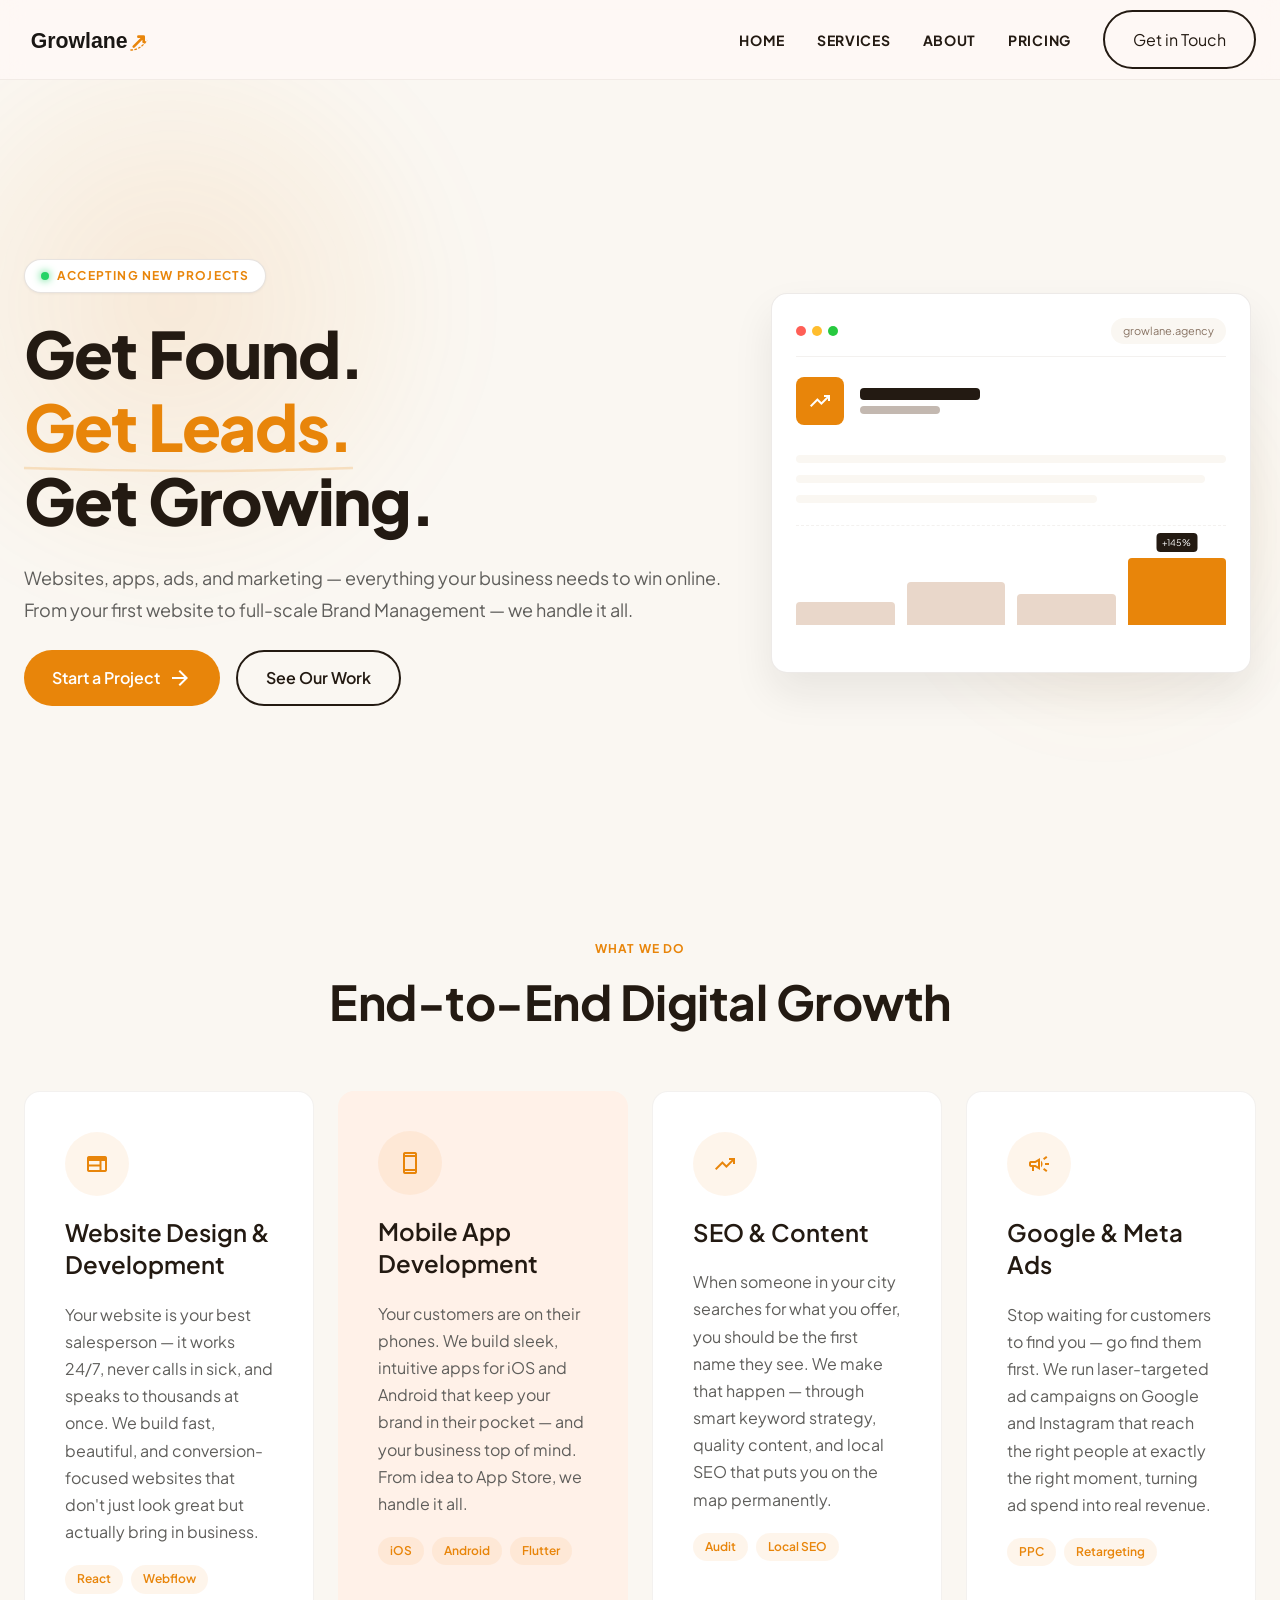
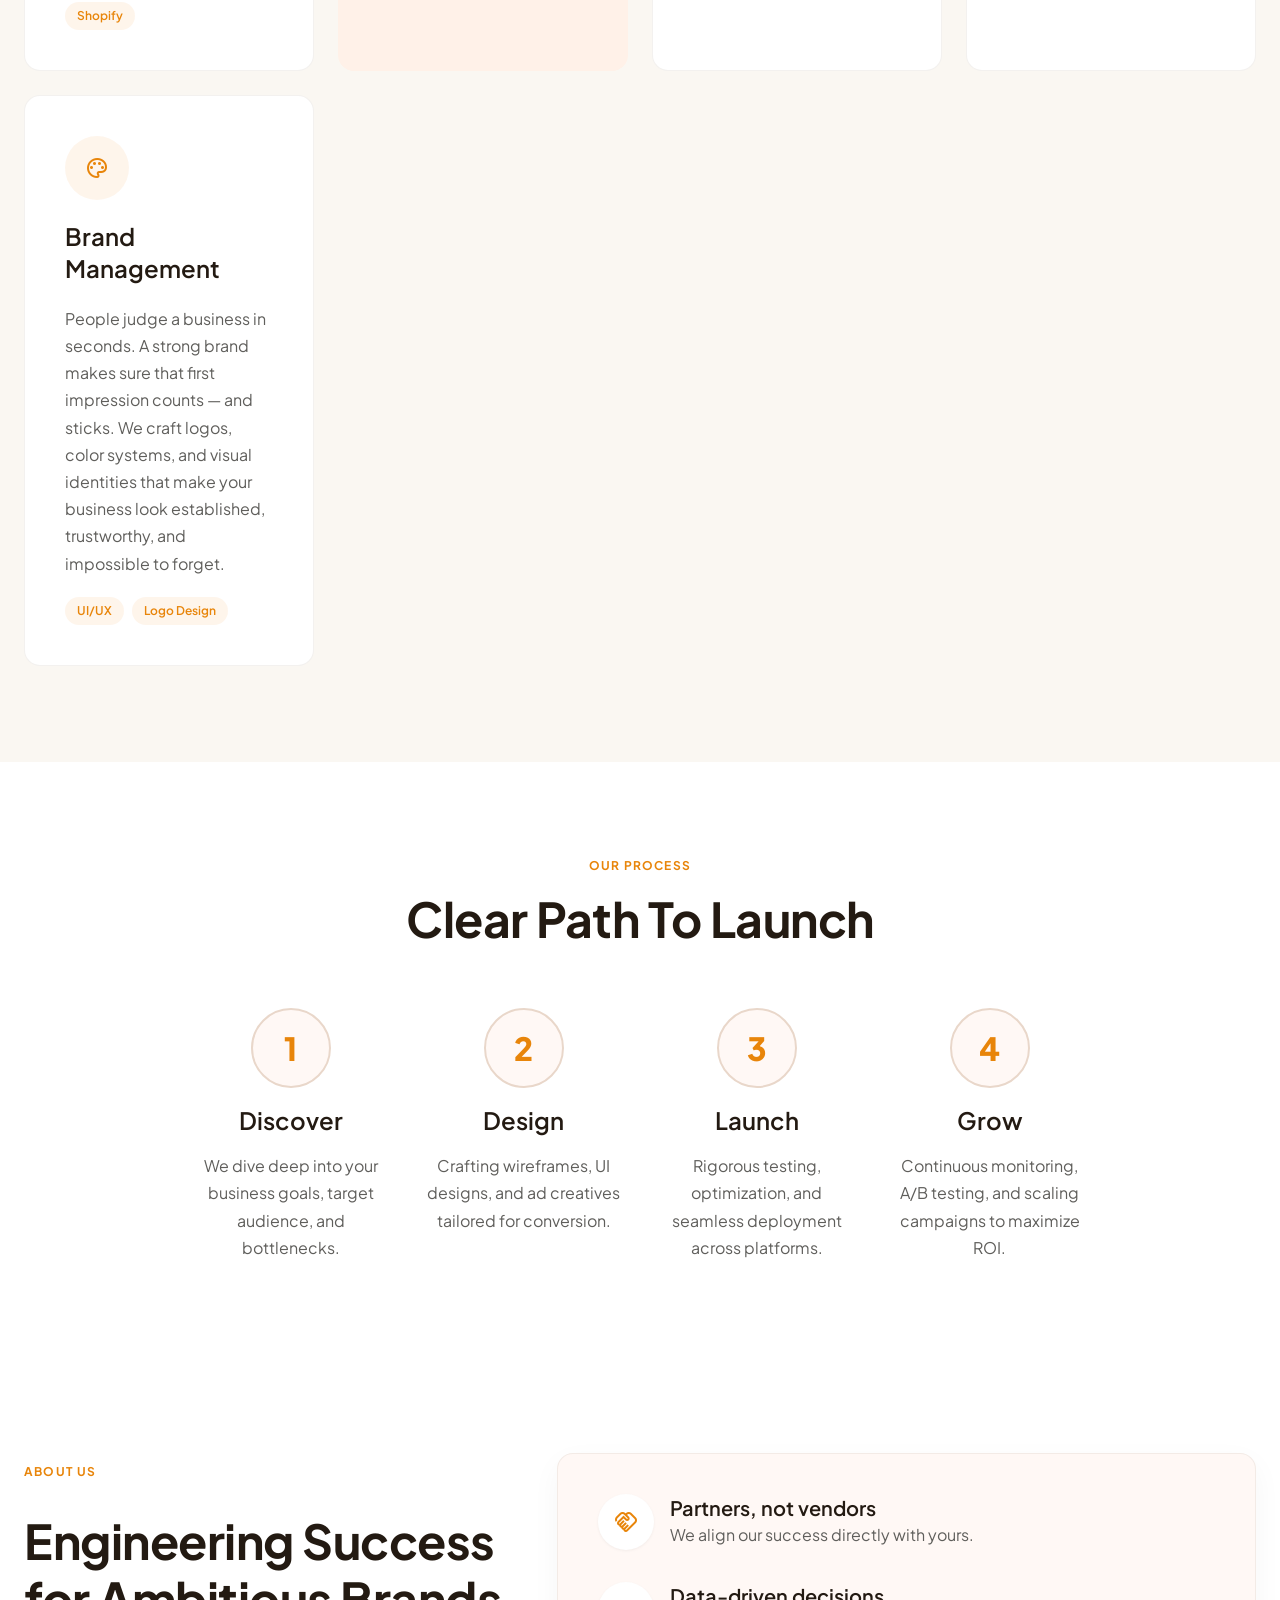
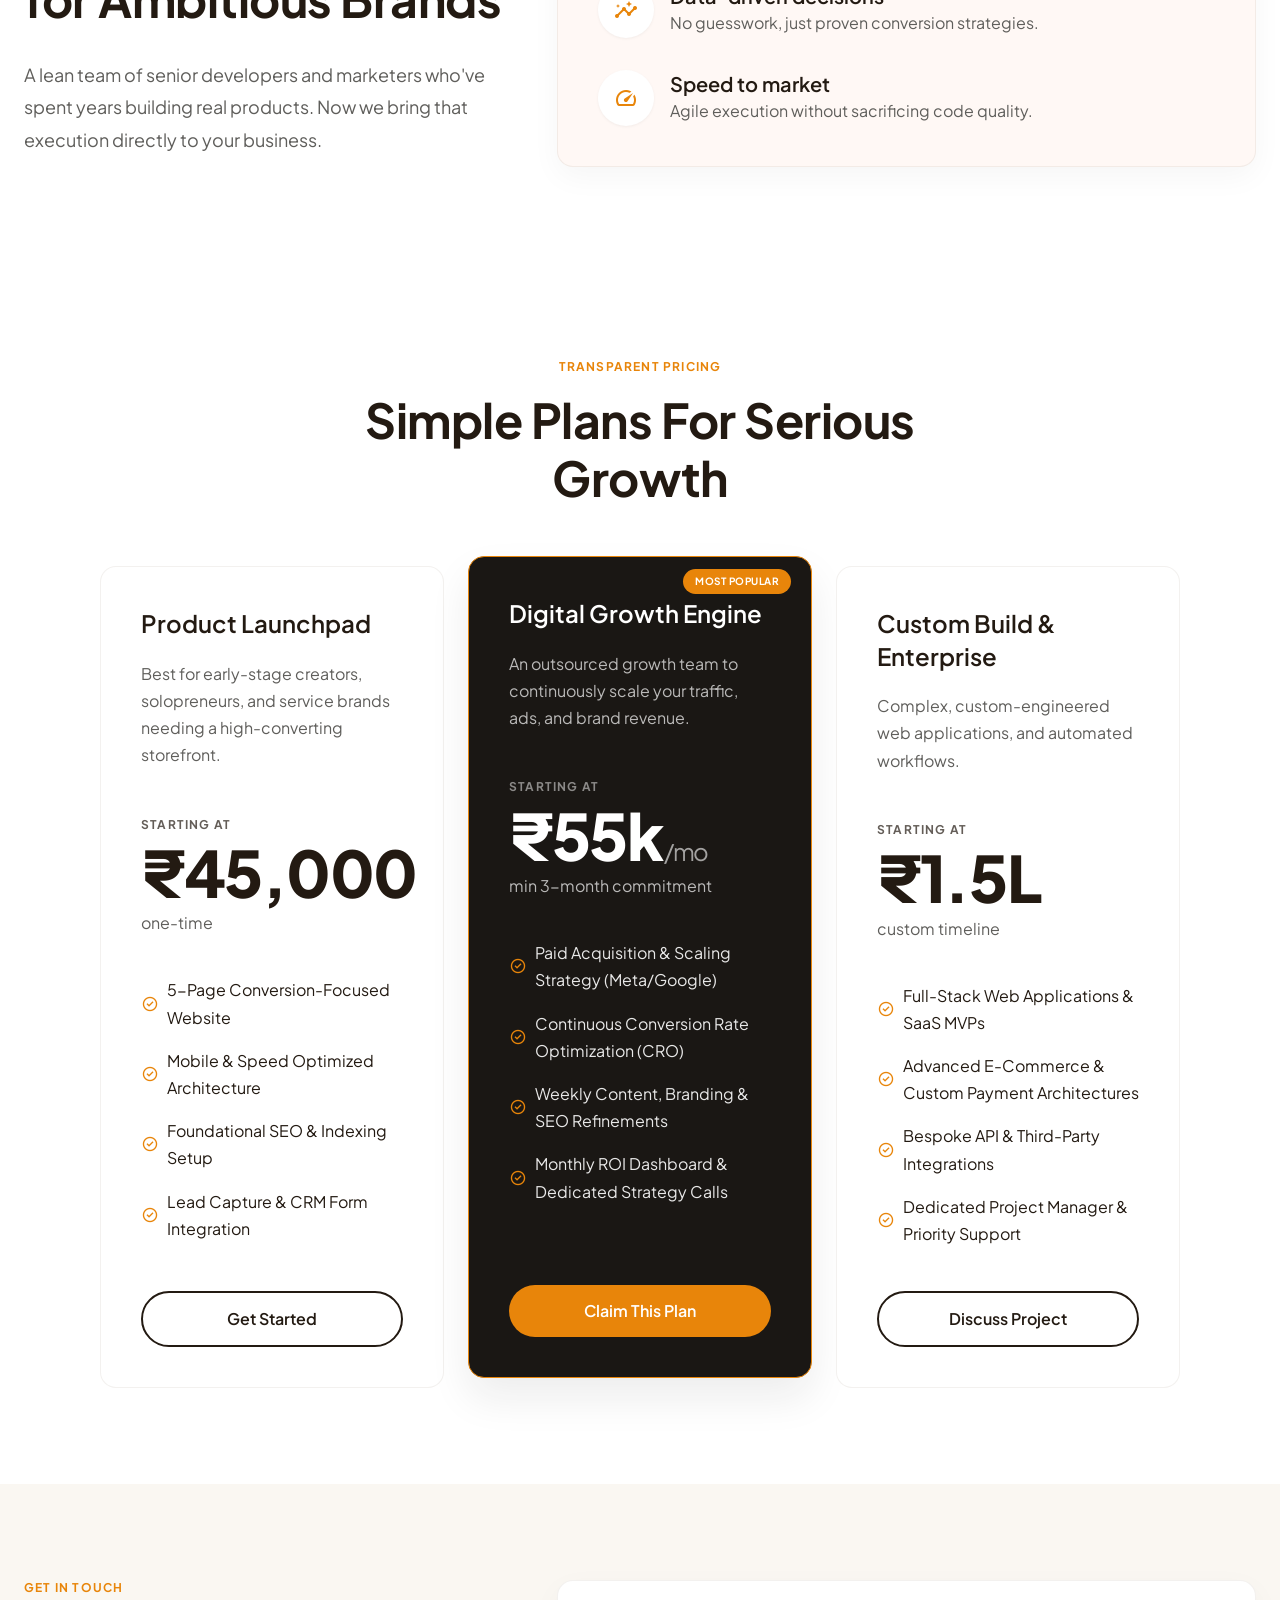
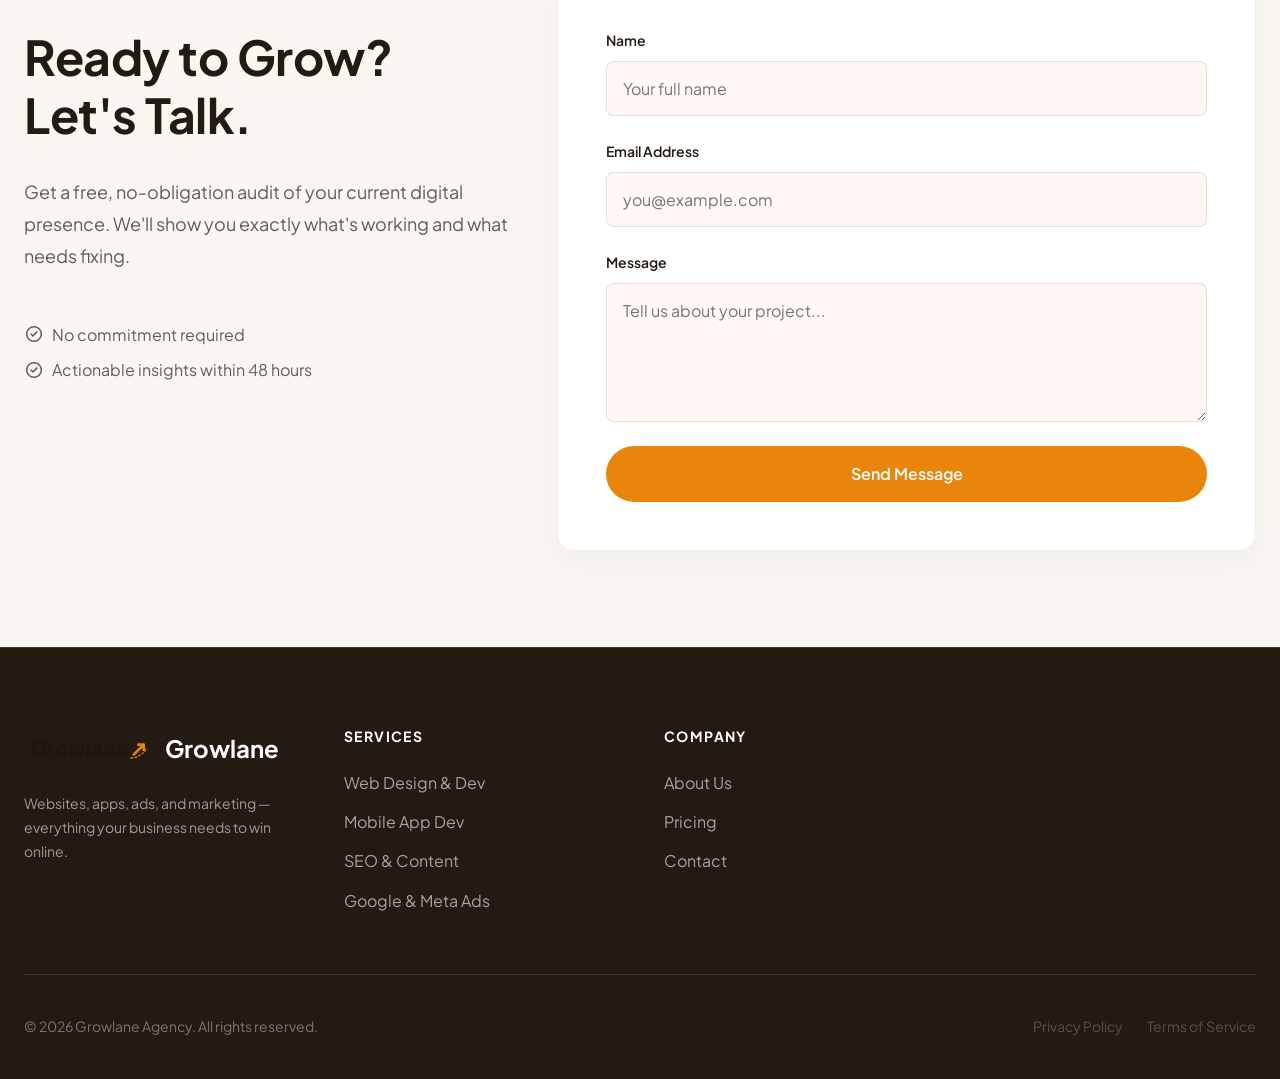
==== commit 475cd33f: "PM Fixes" ====
--- a/index.html
+++ b/index.html
@@ -20,7 +20,6 @@
 </head>
 
 <body>
-
     <!-- 1. Header & Navigation -->
     <header class="header">
         <div class="container header-inner">
@@ -134,7 +133,7 @@
         <div class="container">
             <div class="services-header reveal">
                 <span class="text-label-caps text-primary-container">Our Process</span>
-                <h2 class="text-headline-lg text-on-background">Clear path to launch</h2>
+                <h2 class="text-headline-lg text-on-background">Clear Path To Launch</h2>
             </div>
             <div class="relative">
                 <div class="faq-list" id="processGrid"
@@ -196,7 +195,7 @@
         <div class="container">
             <div class="services-header reveal">
                 <span class="text-label-caps text-primary-container">Transparent Pricing</span>
-                <h2 class="text-headline-lg text-on-background">Simple plans for serious growth</h2>
+                <h3 class="text-headline-lg text-on-background">Simple Plans For Serious Growth</h3>
             </div>
             <div class="services-grid" style="align-items: stretch; max-width: 1080px; margin: 0 auto;"
                 id="pricingGrid">
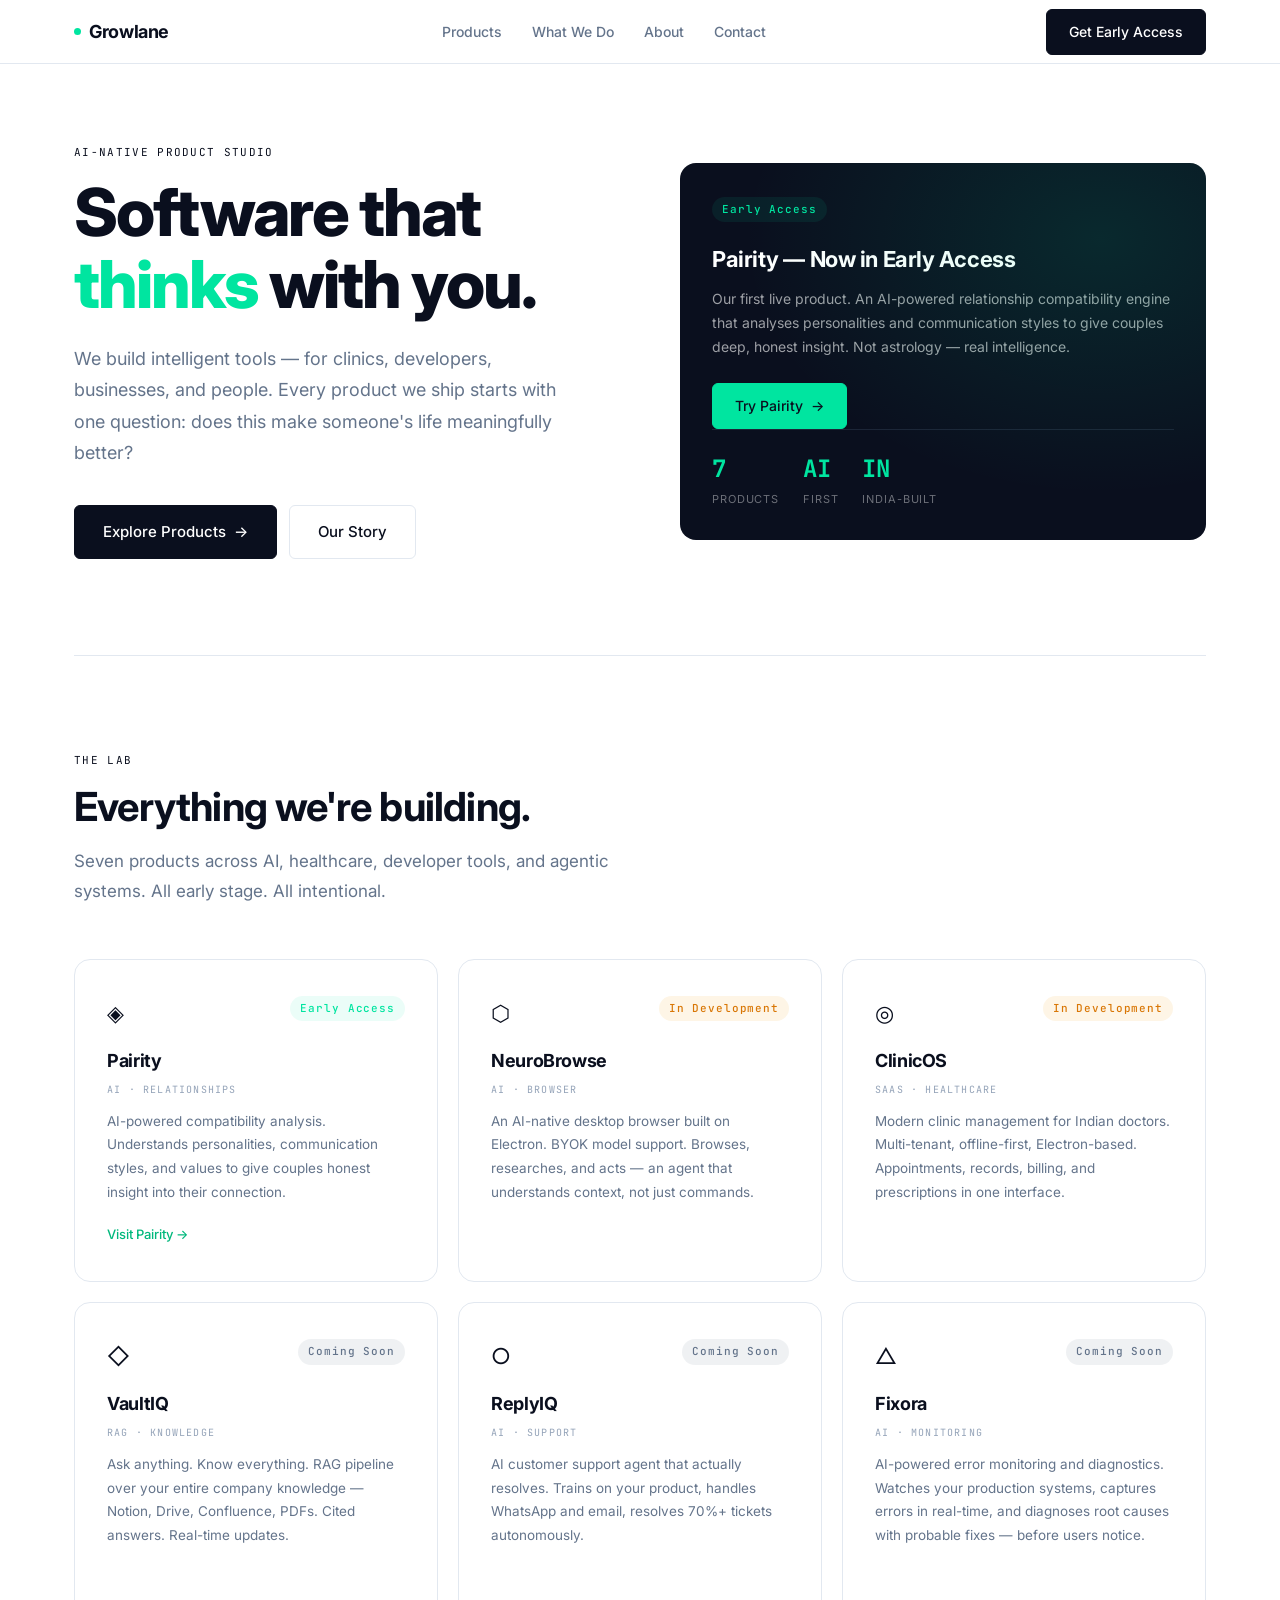
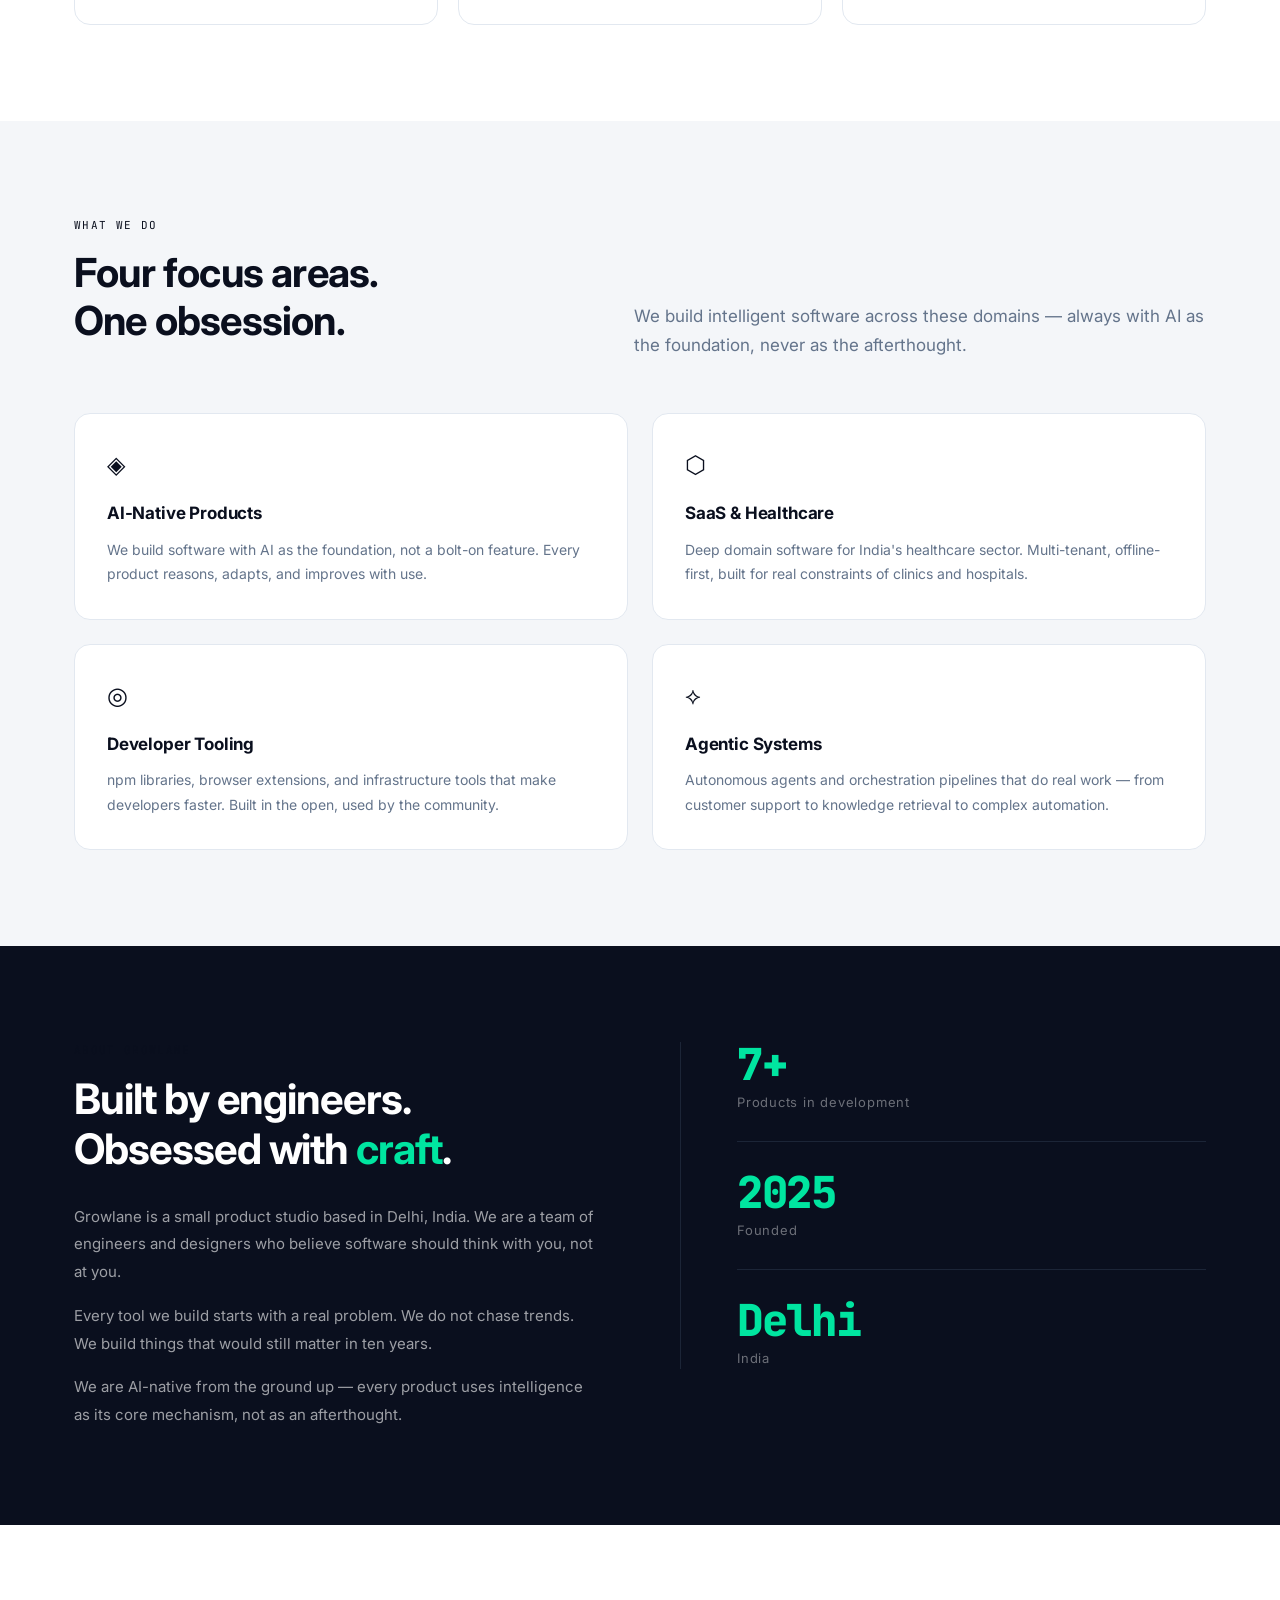
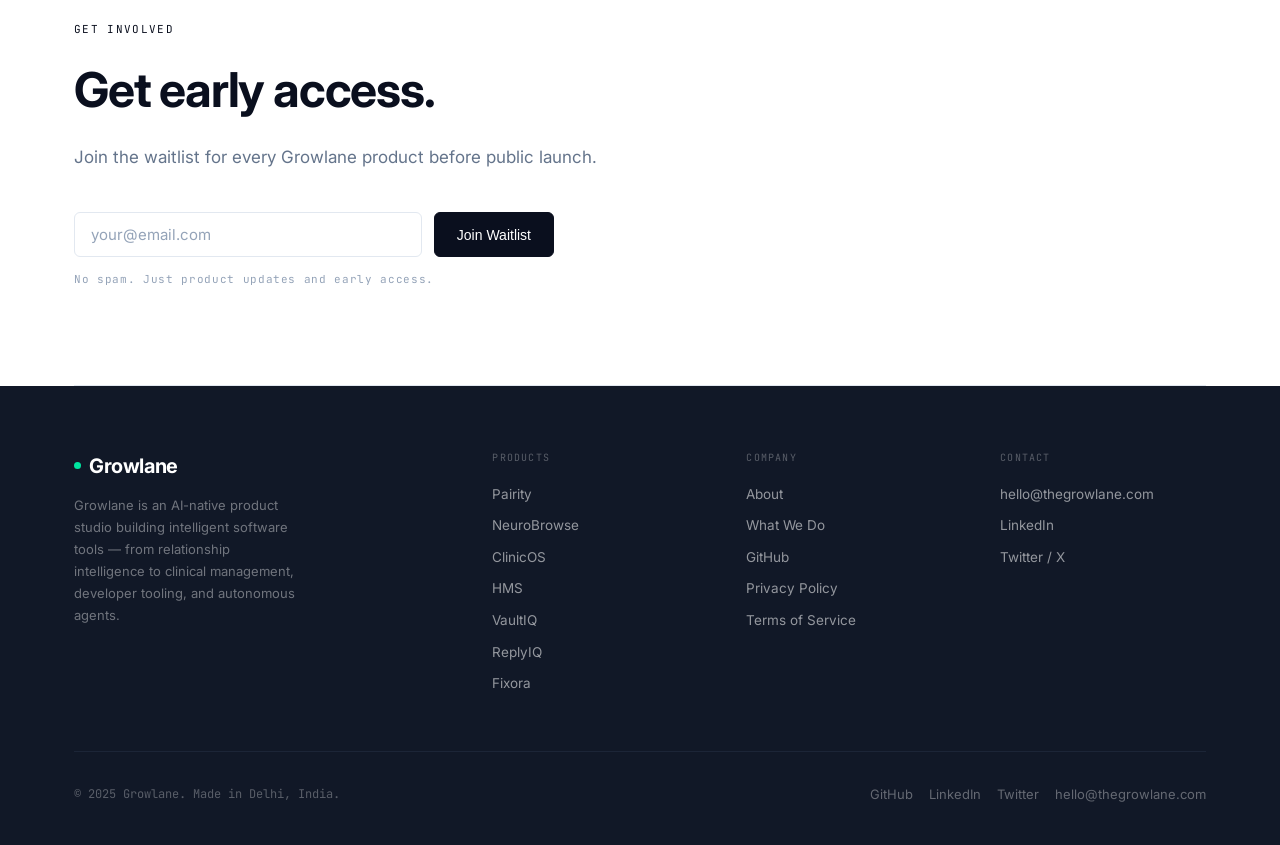
==== commit d498ed72: "Pushing V2 initial draft" ====
--- a/index.html
+++ b/index.html
@@ -1,261 +1,56 @@
 <!DOCTYPE html>
 <html lang="en">
+<head>
+  <meta charset="UTF-8">
+  <meta name="viewport" content="width=device-width, initial-scale=1.0">
+  <meta name="description" content="Growlane — AI-native product studio building intelligent software tools for real people.">
+  <meta property="og:title" content="Growlane — AI Products Built for Real People">
+  <meta property="og:description" content="An AI-native product studio building intelligent software — from relationship intelligence to clinical management, developer tooling, and autonomous agents.">
+  <meta property="og:type" content="website">
+  <meta name="twitter:card" content="summary_large_image">
+  <title>Growlane — AI Products Built for Real People</title>
 
-<head>
-    <meta charset="UTF-8">
-    <meta name="viewport" content="width=device-width, initial-scale=1.0">
-    <title>Growlane - Web Design, Apps, Ads & Marketing Agency</title>
-    <meta name="description"
-        content="Websites, apps, ads, and marketing — everything your business needs to win online. Built for growth, designed for trust.">
-    <!-- Google Fonts: Plus Jakarta Sans -->
-    <link rel="preconnect" href="https://fonts.googleapis.com">
-    <link rel="preconnect" href="https://fonts.gstatic.com" crossorigin>
-    <link href="https://fonts.googleapis.com/css2?family=Plus+Jakarta+Sans:wght@400;500;600;700;800&display=swap"
-        rel="stylesheet">
-    <!-- Material Symbols Outlined -->
-    <link href="https://fonts.googleapis.com/css2?family=Material+Symbols+Outlined:wght,FILL@100..700,0..1&display=swap"
-        rel="stylesheet">
-    <!-- Custom Style Sheet -->
-    <link rel="stylesheet" href="style.css">
+  <!-- Fonts -->
+  <link rel="preconnect" href="https://fonts.googleapis.com">
+  <link rel="preconnect" href="https://fonts.gstatic.com" crossorigin>
+  <link href="https://fonts.googleapis.com/css2?family=Inter:wght@400;500;600;700;800&family=JetBrains+Mono:wght@400;500&display=swap" rel="stylesheet">
+
+  <!-- Styles -->
+  <link rel="stylesheet" href="./styles.css">
 </head>
+<body>
 
-<body>
-    <!-- 1. Header & Navigation -->
-    <header class="header">
-        <div class="container header-inner">
-            <a href="#" class="logo" id="logoLink">
-                <img src="assets/logo.svg" alt="Growlane Logo" id="logoImg">
-            </a>
-            <button class="mobile-menu-btn" aria-label="Toggle Menu">
-                <span class="material-symbols-outlined">menu</span>
-            </button>
-            <ul class="nav-menu" id="navMenu">
-                <!-- Populated from database.json -->
-            </ul>
-        </div>
-    </header>
+  <!-- NAVBAR — built by JS -->
+  <header id="navbar"></header>
 
-    <!-- 2. Hero Section -->
-    <section class="hero overflow-hidden">
-        <div class="bg-ambient-blob" style="top: -10%; left: -10%;"></div>
-        <div class="container hero-grid">
-            <div class="hero-text reveal">
-                <div class="hero-badge animate-float" id="heroBadge">
-                    <span class="badge-dot animate-pulse"></span>
-                    <span class="text-label-caps" id="heroBadgeText"></span>
-                </div>
-                <h1 class="text-headline-xl text-on-background" id="heroHeadline"></h1>
-                <p class="text-body-lg text-on-surface-variant" id="heroSubheadline"></p>
-                <div class="flex gap-4 w-full pt-4" id="heroButtons"></div>
-            </div>
-            <div class="hero-image-wrapper reveal">
-                <!-- Ambient Glow behind illustration -->
-                <div class="bg-ambient-blob" style="top: 10%; right: -10%; width: 400px; height: 400px;"></div>
-                <!-- Clean UI Mockup Illustration -->
-                <div style="background-color: var(--color-surface); border-radius: var(--rounded-lg); border: 1px solid rgba(136, 115, 99, 0.15); box-shadow: var(--shadow-level-3); width: 100%; max-width: 480px; height: 380px; padding: 24px; display: flex; flex-direction: column; gap: 20px; position: relative; overflow: hidden;"
-                    class="animate-float">
-                    <div
-                        style="display: flex; justify-content: space-between; align-items: center; border-bottom: 1px solid rgba(136, 115, 99, 0.1); padding-bottom: 12px;">
-                        <div style="display: flex; gap: 6px;">
-                            <span
-                                style="width: 10px; height: 10px; border-radius: 50%; background-color: #ff5f56; display: inline-block;"></span>
-                            <span
-                                style="width: 10px; height: 10px; border-radius: 50%; background-color: #ffbd2e; display: inline-block;"></span>
-                            <span
-                                style="width: 10px; height: 10px; border-radius: 50%; background-color: #27c93f; display: inline-block;"></span>
-                        </div>
-                        <span
-                            style="font-size: 11px; color: var(--color-text-light); background: var(--color-bg-secondary); padding: 4px 12px; border-radius: var(--rounded-full);">growlane.agency</span>
-                    </div>
-                    <div style="display: flex; gap: 16px; align-items: center;">
-                        <div
-                            style="width: 48px; height: 48px; border-radius: var(--rounded-default); background-color: var(--color-primary-container); display: flex; align-items: center; justify-content: center; color: white;">
-                            <span class="material-symbols-outlined">trending_up</span>
-                        </div>
-                        <div>
-                            <div
-                                style="height: 12px; width: 120px; background-color: var(--color-text-main); border-radius: 4px; margin-bottom: 6px;">
-                            </div>
-                            <div
-                                style="height: 8px; width: 80px; background-color: var(--color-text-light); border-radius: 4px; opacity: 0.5;">
-                            </div>
-                        </div>
-                    </div>
-                    <div style="flex-grow: 1; display: flex; flex-direction: column; gap: 12px; margin-top: 10px;">
-                        <div
-                            style="height: 8px; width: 100%; background-color: var(--color-bg-secondary); border-radius: 4px;">
-                        </div>
-                        <div
-                            style="height: 8px; width: 95%; background-color: var(--color-bg-secondary); border-radius: 4px;">
-                        </div>
-                        <div
-                            style="height: 8px; width: 70%; background-color: var(--color-bg-secondary); border-radius: 4px;">
-                        </div>
-                        <div
-                            style="display: flex; align-items: flex-end; gap: 12px; height: 100px; padding-top: 20px; margin-top: 10px; border-top: 1px dashed rgba(136, 115, 99, 0.1);">
-                            <div
-                                style="height: 30%; width: 100%; background-color: var(--color-surface-dim); border-radius: 4px 4px 0 0;">
-                            </div>
-                            <div
-                                style="height: 55%; width: 100%; background-color: var(--color-surface-dim); border-radius: 4px 4px 0 0;">
-                            </div>
-                            <div
-                                style="height: 40%; width: 100%; background-color: var(--color-surface-dim); border-radius: 4px 4px 0 0;">
-                            </div>
-                            <div
-                                style="height: 85%; width: 100%; background-color: var(--color-primary-container); border-radius: 4px 4px 0 0; position: relative;">
-                                <div
-                                    style="position: absolute; top: -25px; left: 50%; transform: translateX(-50%); background: var(--color-text-main); color: white; font-size: 9px; padding: 2px 6px; border-radius: 4px; white-space: nowrap;">
-                                    +145%</div>
-                            </div>
-                        </div>
-                    </div>
-                </div>
-            </div>
-        </div>
-    </section>
+  <!-- MOBILE MENU — built by JS -->
+  <div id="mobile-menu" class="mobile-menu"></div>
 
-    <!-- 3. Services Section -->
-    <section id="services" class="py-24 relative">
-        <div class="container">
-            <div class="services-header reveal">
-                <span class="text-label-caps text-primary-container">What We Do</span>
-                <h2 class="text-headline-lg text-on-background">End-to-End Digital Growth</h2>
-            </div>
-            <div class="services-grid" id="servicesGrid">
-                <!-- Populated from database.json -->
-            </div>
-        </div>
-    </section>
+  <!-- HERO — built by JS -->
+  <section id="hero"></section>
 
-    <!-- 4. Process Section -->
-    <section class="py-24 bg-white border-y">
-        <div class="container">
-            <div class="services-header reveal">
-                <span class="text-label-caps text-primary-container">Our Process</span>
-                <h2 class="text-headline-lg text-on-background">Clear Path To Launch</h2>
-            </div>
-            <div class="relative">
-                <div class="faq-list" id="processGrid"
-                    style="max-width: 900px; display: grid; grid-template-columns: repeat(auto-fit, minmax(200px, 1fr)); gap: 32px; border: none;">
-                    <!-- Populated from database.json -->
-                </div>
-            </div>
-        </div>
-    </section>
+  <!-- DIVIDER -->
+  <div class="container"><div class="divider"></div></div>
 
+  <!-- PRODUCTS — built by JS -->
+  <section id="products" class="section"></section>
 
-    <!-- 5. Work / Portfolio Section -->
-    <!-- <section id="work" class="py-24" style="background-color: #1a1714; color: #ffffff;">
-        <div class="container">
-            <div class="reveal" style="margin-bottom: 60px;">
-                <span class="text-label-caps text-primary-container">Real Results</span>
-                <h2 class="text-headline-lg" style="color: #ffffff; max-width: 600px; margin-top: 8px;">We don't just
-                    build, we generate revenue.</h2>
-            </div>
-            <div class="work-grid" id="workGrid">
-                Populated from database.json -->
-    <!-- </div>
-    </div>
-    </section> -->
+  <!-- WHAT WE DO — built by JS -->
+  <section id="whatwedo" class="section section--gray"></section>
 
+  <!-- ABOUT — built by JS -->
+  <section id="about" class="section section--dark"></section>
 
-    <!-- 6. About Section -->
-    <section id="about" class="py-24 bg-white">
-        <div class="container">
-            <div class="contact-grid" style="align-items: center;">
-                <div class="contact-info reveal" id="aboutInfo">
-                    <!-- Populated from database.json -->
-                </div>
-                <div class="contact-form-container reveal"
-                    style="padding: 40px; background-color: var(--color-bg-primary);" id="aboutValues">
-                    <!-- Populated from database.json -->
-                </div>
-            </div>
-        </div>
-    </section>
+  <!-- CONTACT — built by JS -->
+  <section id="contact" class="section"></section>
 
-    <!-- 7. Testimonials Section -->
-    <section class="py-24 overflow-hidden" style="background-color: var(--color-bg-secondary); display:none">
-        <div class="container">
-            <div class="services-header reveal" style="margin-bottom: 40px;">
-                <span class="text-label-caps text-primary-container">Client Love</span>
-                <h2 class="text-headline-lg text-on-background">Don't just take our word for it</h2>
-            </div>
-        </div>
-        <div class="marquee-container">
-            <div class="marquee-track" id="testimonialTrack">
-                <!-- Populated from database.json -->
-            </div>
-        </div>
-    </section>
+  <!-- DIVIDER -->
+  <div class="container"><div class="divider"></div></div>
 
-    <!-- 8. Pricing Section -->
-    <section id="pricing" class="py-24 bg-white">
-        <div class="container">
-            <div class="services-header reveal">
-                <span class="text-label-caps text-primary-container">Transparent Pricing</span>
-                <h3 class="text-headline-lg text-on-background">Simple Plans For Serious Growth</h3>
-            </div>
-            <div class="services-grid" style="align-items: stretch; max-width: 1080px; margin: 0 auto;"
-                id="pricingGrid">
-                <!-- Populated from database.json -->
-            </div>
-        </div>
-    </section>
+  <!-- FOOTER — built by JS -->
+  <footer id="footer"></footer>
 
-    <!-- 9. FAQ Section -->
-    <section class="py-24 bg-white border-t" style="display: none;">
-        <div class="container">
-            <div class="services-header reveal">
-                <span class="text-label-caps text-primary-container">FAQ</span>
-                <h2 class="text-headline-lg text-on-background">Common Questions</h2>
-            </div>
-            <div class="faq-list" id="faqList">
-                <!-- Populated from database.json -->
-            </div>
-        </div>
-    </section>
-
-    <!-- 10. Contact Section -->
-    <section id="contact" class="py-24">
-        <div class="container">
-            <div class="contact-grid">
-                <div class="contact-info reveal" id="contactInfo">
-                    <!-- Populated from database.json -->
-                </div>
-                <div class="contact-form-container reveal">
-                    <div id="formAlert" class="form-alert"></div>
-                    <form action="https://api.web3forms.com/submit" method="POST" id="contactForm">
-                        <input type="hidden" name="access_key" value="3ba5203e-e1a8-4985-bd5a-b67a05d45bf2">
-                        <div class="form-group">
-                            <label for="name" class="form-label">Name</label>
-                            <input type="text" id="name" name="name" class="form-control" placeholder="Your full name" required>
-                        </div>
-                        <div class="form-group">
-                            <label for="email" class="form-label">Email Address</label>
-                            <input type="email" id="email" name="email" class="form-control" placeholder="you@example.com" required>
-                        </div>
-                        <div class="form-group">
-                            <label for="message" class="form-label">Message</label>
-                            <textarea id="message" name="message" rows="5" class="form-control"
-                                placeholder="Tell us about your project..." required></textarea>
-                        </div>
-                        <button type="submit" class="btn btn-primary text-button w-full" style="padding: 16px;">Send
-                            Message</button>
-                    </form>
-                </div>
-            </div>
-        </div>
-    </section>
-
-    <!-- 11. Footer -->
-    <footer class="footer" id="footer">
-        <!-- Populated from database.json -->
-    </footer>
-
-    <!-- Custom Interaction JS -->
-    <script src="main.js"></script>
+  <!-- Script -->
+  <script src="./main.js"></script>
 </body>
-
 </html>
--- a/styles.css
+++ b/styles.css
@@ -0,0 +1,268 @@
+/* ═══════════════════════════════════════════
+   GROWLANE — styles.css
+   Theme: Deep navy + electric green + white
+   Clean, editorial, no heavy animations
+═══════════════════════════════════════════ */
+
+/* ── TOKENS ── */
+:root {
+  --navy:       #0A0F1E;
+  --navy-2:     #111827;
+  --navy-3:     #1C2537;
+  --navy-4:     #252F44;
+  --green:      #00E5A0;
+  --green-dim:  #00B87C;
+  --green-bg:   rgba(0,229,160,.08);
+  --white:      #FFFFFF;
+  --gray-1:     #F4F6F9;
+  --gray-2:     #E2E8F0;
+  --gray-3:     #94A3B8;
+  --gray-4:     #64748B;
+  --text:       #0A0F1E;
+  --text-dim:   #64748B;
+  --border:     #E2E8F0;
+  --border-dark:#1C2537;
+  --radius-sm:  6px;
+  --radius:     10px;
+  --radius-lg:  16px;
+  --shadow-sm:  0 1px 3px rgba(0,0,0,.08);
+  --shadow:     0 4px 16px rgba(0,0,0,.10);
+  --shadow-lg:  0 12px 40px rgba(0,0,0,.14);
+  --font:       'Inter', -apple-system, BlinkMacSystemFont, sans-serif;
+  --mono:       'JetBrains Mono', 'Fira Code', monospace;
+  --max-w:      1180px;
+  --nav-h:      64px;
+}
+
+/* ── RESET ── */
+*, *::before, *::after { box-sizing: border-box; margin: 0; padding: 0; }
+html { scroll-behavior: smooth; font-size: 16px; }
+body { font-family: var(--font); color: var(--text); background: var(--white); line-height: 1.6; -webkit-font-smoothing: antialiased; }
+img { max-width: 100%; display: block; }
+a { color: inherit; text-decoration: none; }
+::selection { background: var(--green); color: var(--navy); }
+
+/* ── UTILITY ── */
+.container { max-width: var(--max-w); margin: 0 auto; padding: 0 24px; }
+.section    { padding: 96px 0; }
+.section--dark { background: var(--navy); color: var(--white); }
+.section--gray { background: var(--gray-1); }
+.eyebrow { font-family: var(--mono); font-size: 11px; letter-spacing: .12em; text-transform: uppercase; color: var(--navy); margin-bottom: 14px; display: block; }
+.eyebrow--dim { color: var(--gray-3); }
+.section-headline { font-size: clamp(26px, 3.5vw, 40px); font-weight: 700; line-height: 1.2; letter-spacing: -.02em; margin-bottom: 16px; }
+.section-sub { font-size: 17px; color: var(--text-dim); max-width: 52ch; line-height: 1.75; }
+.section-sub--white { color: rgba(255,255,255,.6); }
+.divider { height: 1px; background: var(--border); }
+.divider--dark { background: var(--border-dark); }
+.tag { display: inline-flex; align-items: center; gap: 6px; font-family: var(--mono); font-size: 11px; letter-spacing: .08em; padding: 4px 10px; border-radius: 20px; font-weight: 500; }
+.tag--green { background: var(--green-bg); color: var(--green); }
+.tag--amber { background: rgba(245,158,11,.1); color: #D97706; }
+.tag--gray  { background: rgba(100,116,139,.1); color: var(--gray-4); }
+
+/* ── BUTTONS ── */
+.btn { display: inline-flex; align-items: center; gap: 8px; padding: 11px 22px; border-radius: var(--radius-sm); font-size: 14px; font-weight: 500; cursor: pointer; border: 1.5px solid transparent; transition: all .18s; text-decoration: none; white-space: nowrap; }
+.btn--primary { background: var(--navy); color: var(--white); border-color: var(--navy); }
+.btn--primary:hover { background: var(--navy-2); border-color: var(--navy-2); }
+.btn--green { background: var(--green); color: var(--navy); border-color: var(--green); }
+.btn--green:hover { background: var(--green-dim); border-color: var(--green-dim); }
+.btn--outline { background: transparent; color: var(--text); border-color: var(--border); }
+.btn--outline:hover { border-color: var(--gray-3); background: var(--gray-1); }
+.btn--outline-white { background: transparent; color: var(--white); border-color: rgba(255,255,255,.25); }
+.btn--outline-white:hover { border-color: rgba(255,255,255,.6); background: rgba(255,255,255,.06); }
+.btn--lg { padding: 14px 28px; font-size: 15px; }
+.btn svg,.btn span.arrow { transition: transform .18s; }
+.btn:hover span.arrow { transform: translateX(3px); }
+
+/* ── NAVBAR ── */
+#navbar {
+  position: fixed; top: 0; left: 0; right: 0; height: var(--nav-h);
+  background: rgba(255,255,255,.9); backdrop-filter: blur(12px);
+  border-bottom: 1px solid var(--border);
+  z-index: 100; transition: box-shadow .2s;
+}
+#navbar.scrolled { box-shadow: var(--shadow-sm); }
+.nav-inner { height: var(--nav-h); display: flex; align-items: center; justify-content: space-between; gap: 32px; }
+.nav-logo { font-size: 18px; font-weight: 700; letter-spacing: -.02em; color: var(--navy); display: flex; align-items: center; gap: 8px; }
+.nav-logo-dot { width: 7px; height: 7px; border-radius: 50%; background: var(--green); display: inline-block; }
+.nav-links { display: flex; align-items: center; gap: 2px; }
+.nav-link { font-size: 14px; font-weight: 500; color: var(--text-dim); padding: 6px 14px; border-radius: var(--radius-sm); transition: color .15s, background .15s; }
+.nav-link:hover { color: var(--text); background: var(--gray-1); }
+.nav-cta { margin-left: 8px; }
+.nav-hamburger { display: none; flex-direction: column; gap: 5px; cursor: pointer; padding: 4px; }
+.nav-hamburger span { display: block; width: 22px; height: 1.5px; background: var(--navy); border-radius: 2px; transition: all .2s; }
+.mobile-menu { display: none; position: fixed; top: var(--nav-h); left: 0; right: 0; background: white; border-bottom: 1px solid var(--border); padding: 16px 24px 24px; z-index: 99; flex-direction: column; gap: 4px; }
+.mobile-menu.open { display: flex; }
+.mobile-menu a { font-size: 16px; font-weight: 500; color: var(--text); padding: 10px 0; border-bottom: 1px solid var(--gray-2); }
+.mobile-menu a:last-child { border-bottom: none; }
+
+/* ── HERO ── */
+#hero {
+  padding-top: calc(var(--nav-h) + 80px);
+  padding-bottom: 96px;
+  background: var(--white);
+}
+.hero-inner { display: grid; grid-template-columns: 1fr 1fr; gap: 80px; align-items: center; }
+.hero-content {}
+.hero-headline { font-size: clamp(36px, 5.5vw, 66px); font-weight: 800; line-height: 1.1; letter-spacing: -.03em; margin-bottom: 22px; }
+.hero-headline em { font-style: normal; color: var(--green); }
+.hero-sub { font-size: 18px; color: var(--text-dim); line-height: 1.75; max-width: 46ch; margin-bottom: 36px; }
+.hero-actions { display: flex; gap: 12px; flex-wrap: wrap; }
+.hero-visual { position: relative; }
+.hero-card {
+  background: var(--navy);
+  border-radius: var(--radius-lg);
+  padding: 32px;
+  color: var(--white);
+  position: relative;
+  overflow: hidden;
+}
+.hero-card::before {
+  content: '';
+  position: absolute; inset: 0;
+  background: radial-gradient(ellipse at 80% 20%, rgba(0,229,160,.12) 0%, transparent 60%);
+  pointer-events: none;
+}
+.hero-card-tag { margin-bottom: 20px; }
+.hero-card-title { font-size: 22px; font-weight: 700; margin-bottom: 10px; letter-spacing: -.02em; }
+.hero-card-desc { font-size: 14px; color: rgba(255,255,255,.6); line-height: 1.7; margin-bottom: 24px; }
+.hero-card-stat { display: flex; gap: 24px; padding-top: 20px; border-top: 1px solid var(--border-dark); }
+.hero-stat-item { display: flex; flex-direction: column; gap: 2px; }
+.hero-stat-val { font-size: 24px; font-weight: 700; color: var(--green); font-family: var(--mono); }
+.hero-stat-label { font-size: 11px; color: rgba(255,255,255,.4); letter-spacing: .08em; text-transform: uppercase; }
+
+/* ── FEATURED ── */
+#featured { padding: 0; }
+.featured-inner {
+  background: var(--navy);
+  border-radius: var(--radius-lg);
+  padding: 48px 56px;
+  display: grid; grid-template-columns: 1fr auto;
+  gap: 48px; align-items: center;
+  position: relative; overflow: hidden;
+  margin: 0 24px;
+}
+.featured-inner::before {
+  content: '';
+  position: absolute; top: -60px; right: -60px;
+  width: 260px; height: 260px; border-radius: 50%;
+  background: radial-gradient(circle, rgba(0,229,160,.15) 0%, transparent 70%);
+  pointer-events: none;
+}
+.featured-eyebrow { color: var(--green); margin-bottom: 12px; }
+.featured-title { font-size: clamp(22px, 3vw, 34px); font-weight: 700; color: var(--white); letter-spacing: -.02em; margin-bottom: 12px; }
+.featured-desc { font-size: 15px; color: rgba(255,255,255,.6); line-height: 1.75; max-width: 52ch; }
+.featured-cta { flex-shrink: 0; }
+
+/* ── PRODUCTS ── */
+#products { padding: 96px 0; }
+.products-header { margin-bottom: 52px; }
+.products-grid { display: grid; grid-template-columns: repeat(3, 1fr); gap: 20px; background: transparent; border: none; border-radius: 0; overflow: visible; }
+.product-card { background: var(--white); border: 1.5px solid var(--border); border-radius: var(--radius-lg); padding: 36px 32px; transition: background .18s, border-color .18s, box-shadow .18s; display: flex; flex-direction: column; position: relative; }
+.product-card:hover { border-color: var(--green); box-shadow: 0 4px 24px rgba(0,229,160,.08);cursor: pointer; }
+.product-card-top { display: flex; align-items: flex-start; justify-content: space-between; margin-bottom: 16px; }
+.product-icon { font-size: 22px; color: var(--navy); }
+.product-name { font-size: 18px; font-weight: 700; color: var(--text); letter-spacing: -.02em; margin-bottom: 6px; }
+.product-cat { font-family: var(--mono); font-size: 10px; letter-spacing: .12em; color: var(--gray-3); text-transform: uppercase; margin-bottom: 12px; }
+.product-desc { font-size: 13.5px; line-height: 1.75; color: var(--text-dim); flex: 1; }
+.product-footer { margin-top: 20px; display: flex; align-items: center; justify-content: space-between; }
+.product-link { font-size: 13px; font-weight: 500; color: var(--navy); display: flex; align-items: center; gap: 4px; opacity: 0; transition: opacity .18s; }
+.product-card:hover .product-link { opacity: 1; }
+.product-link--live { opacity: 1; color: var(--green-dim); }
+
+/* ── WHAT WE DO ── */
+#whatwedo { background: var(--gray-1); padding: 96px 0; }
+.pillars-header { display: flex; justify-content: space-between; align-items: flex-end; margin-bottom: 52px; gap: 32px; }
+.pillars-grid { display: grid; grid-template-columns: repeat(2, 1fr); gap: 24px; }
+.pillar-card {
+  background: var(--white);
+  border: 1px solid var(--border);
+  border-radius: var(--radius-lg);
+  padding: 32px;
+  transition: border-color .18s, box-shadow .18s;
+}
+.pillar-card:hover { border-color: var(--green); box-shadow: 0 0 0 4px rgba(0,229,160,.06); }
+.pillar-card-icon { font-size: 24px; margin-bottom: 16px; color: var(--navy); }
+.pillar-card-title { font-size: 17px; font-weight: 700; margin-bottom: 10px; letter-spacing: -.01em; }
+.pillar-card-desc { font-size: 14px; line-height: 1.75; color: var(--text-dim); }
+
+/* ── ABOUT ── */
+#about { background: var(--navy); color: var(--white); padding: 96px 0; }
+.about-inner { display: grid; grid-template-columns: 1fr 1fr; gap: 80px; align-items: start; }
+.about-headline { font-size: clamp(26px, 3.5vw, 42px); font-weight: 700; letter-spacing: -.025em; line-height: 1.2; margin-bottom: 28px; }
+.about-headline em { font-style: normal; color: var(--green); }
+.about-text p { font-size: 15px; line-height: 1.85; color: rgba(255,255,255,.6); margin-bottom: 16px; }
+.about-text p:last-child { margin-bottom: 0; }
+.about-stats { display: flex; flex-direction: column; justify-content: center; gap: 0; border-left: 1px solid var(--border-dark); padding-left: 56px; }
+.about-stat { padding: 28px 0; border-bottom: 1px solid var(--border-dark); }
+.about-stat:first-child { padding-top: 0; }
+.about-stat:last-child { border-bottom: none; padding-bottom: 0; }
+.about-stat-val { font-size: 44px; font-weight: 800; color: var(--green); font-family: var(--mono); letter-spacing: -.03em; line-height: 1; margin-bottom: 6px; }
+.about-stat-label { font-size: 13px; color: rgba(255,255,255,.4); letter-spacing: .06em; }
+
+/* ── CONTACT ── */
+#contact { padding: 96px 0; }
+.contact-inner { max-width: 600px; }
+.contact-headline { font-size: clamp(28px, 4vw, 48px); font-weight: 700; letter-spacing: -.025em; margin-bottom: 14px; }
+.contact-sub { font-size: 17px; color: var(--text-dim); line-height: 1.7; margin-bottom: 40px; }
+.contact-form { display: flex; gap: 12px; max-width: 480px; }
+.contact-input {
+  flex: 1; padding: 12px 16px;
+  border: 1.5px solid var(--border); border-radius: var(--radius-sm);
+  font-size: 15px; font-family: var(--font); color: var(--text);
+  outline: none; transition: border-color .18s;
+  background: var(--white);
+}
+.contact-input:focus { border-color: var(--navy); }
+.contact-input::placeholder { color: var(--gray-3); }
+.contact-hint { font-family: var(--mono); font-size: 11px; color: var(--gray-3); letter-spacing: .06em; margin-top: 14px; }
+.contact-confirm { font-size: 14px; font-weight: 500; color: var(--green-dim); margin-top: 14px; display: none; }
+
+/* ── FOOTER ── */
+#footer { background: var(--navy-2); color: var(--white); padding: 64px 0 40px; }
+.footer-top { display: grid; grid-template-columns: 1.8fr repeat(3, 1fr); gap: 48px; margin-bottom: 56px; }
+.footer-brand-name { font-size: 20px; font-weight: 700; letter-spacing: -.02em; margin-bottom: 12px; display: flex; align-items: center; gap: 8px; }
+.footer-brand-desc { font-size: 13px; color: rgba(255,255,255,.4); line-height: 1.7; max-width: 28ch; }
+.footer-col-heading { font-family: var(--mono); font-size: 10px; letter-spacing: .12em; text-transform: uppercase; color: rgba(255,255,255,.3); margin-bottom: 18px; }
+.footer-col-links { display: flex; flex-direction: column; gap: 10px; }
+.footer-col-links a { font-size: 13.5px; color: rgba(255,255,255,.55); transition: color .15s; }
+.footer-col-links a:hover { color: var(--white); }
+.footer-bottom { display: flex; align-items: center; justify-content: space-between; padding-top: 32px; border-top: 1px solid var(--border-dark); }
+.footer-copy { font-size: 12px; color: rgba(255,255,255,.3); font-family: var(--mono); }
+.footer-socials { display: flex; gap: 16px; }
+.footer-social { font-size: 13px; color: rgba(255,255,255,.35); transition: color .15s; }
+.footer-social:hover { color: var(--white); }
+
+/* ── SCROLL FADE-IN ── */
+.fade-up { opacity: 0; transform: translateY(20px); transition: opacity .5s, transform .5s; }
+.fade-up.visible { opacity: 1; transform: translateY(0); }
+
+/* ── RESPONSIVE ── */
+@media (max-width: 1024px) {
+  .hero-inner { grid-template-columns: 1fr; gap: 48px; }
+  .hero-visual { max-width: 560px; }
+  .about-inner { grid-template-columns: 1fr; gap: 48px; }
+  .about-stats { border-left: none; padding-left: 0; border-top: 1px solid var(--border-dark); padding-top: 40px; flex-direction: row; gap: 0; }
+  .about-stat { padding: 0 28px; border-bottom: none; border-right: 1px solid var(--border-dark); }
+  .about-stat:last-child { border-right: none; }
+  .footer-top { grid-template-columns: 1fr 1fr; gap: 36px; }
+}
+@media (max-width: 768px) {
+  .section { padding: 64px 0; }
+  .nav-links, .nav-cta { display: none; }
+  .nav-hamburger { display: flex; }
+  .hero-headline { font-size: clamp(32px, 8vw, 48px); }
+  .products-grid { grid-template-columns: 1fr; }
+  .pillars-grid { grid-template-columns: 1fr; }
+  .featured-inner { grid-template-columns: 1fr; padding: 32px 28px; margin: 0 16px; }
+  .pillars-header { flex-direction: column; align-items: flex-start; }
+  .contact-form { flex-direction: column; }
+  .footer-top { grid-template-columns: 1fr 1fr; }
+  .footer-bottom { flex-direction: column; gap: 16px; text-align: center; }
+  .about-stats { flex-direction: column; }
+  .about-stat { padding: 20px 0; border-right: none; border-bottom: 1px solid var(--border-dark); }
+}
+@media (max-width: 480px) {
+  .footer-top { grid-template-columns: 1fr; }
+  .hero-actions { flex-direction: column; }
+  .hero-actions .btn { width: 100%; justify-content: center; }
+}
